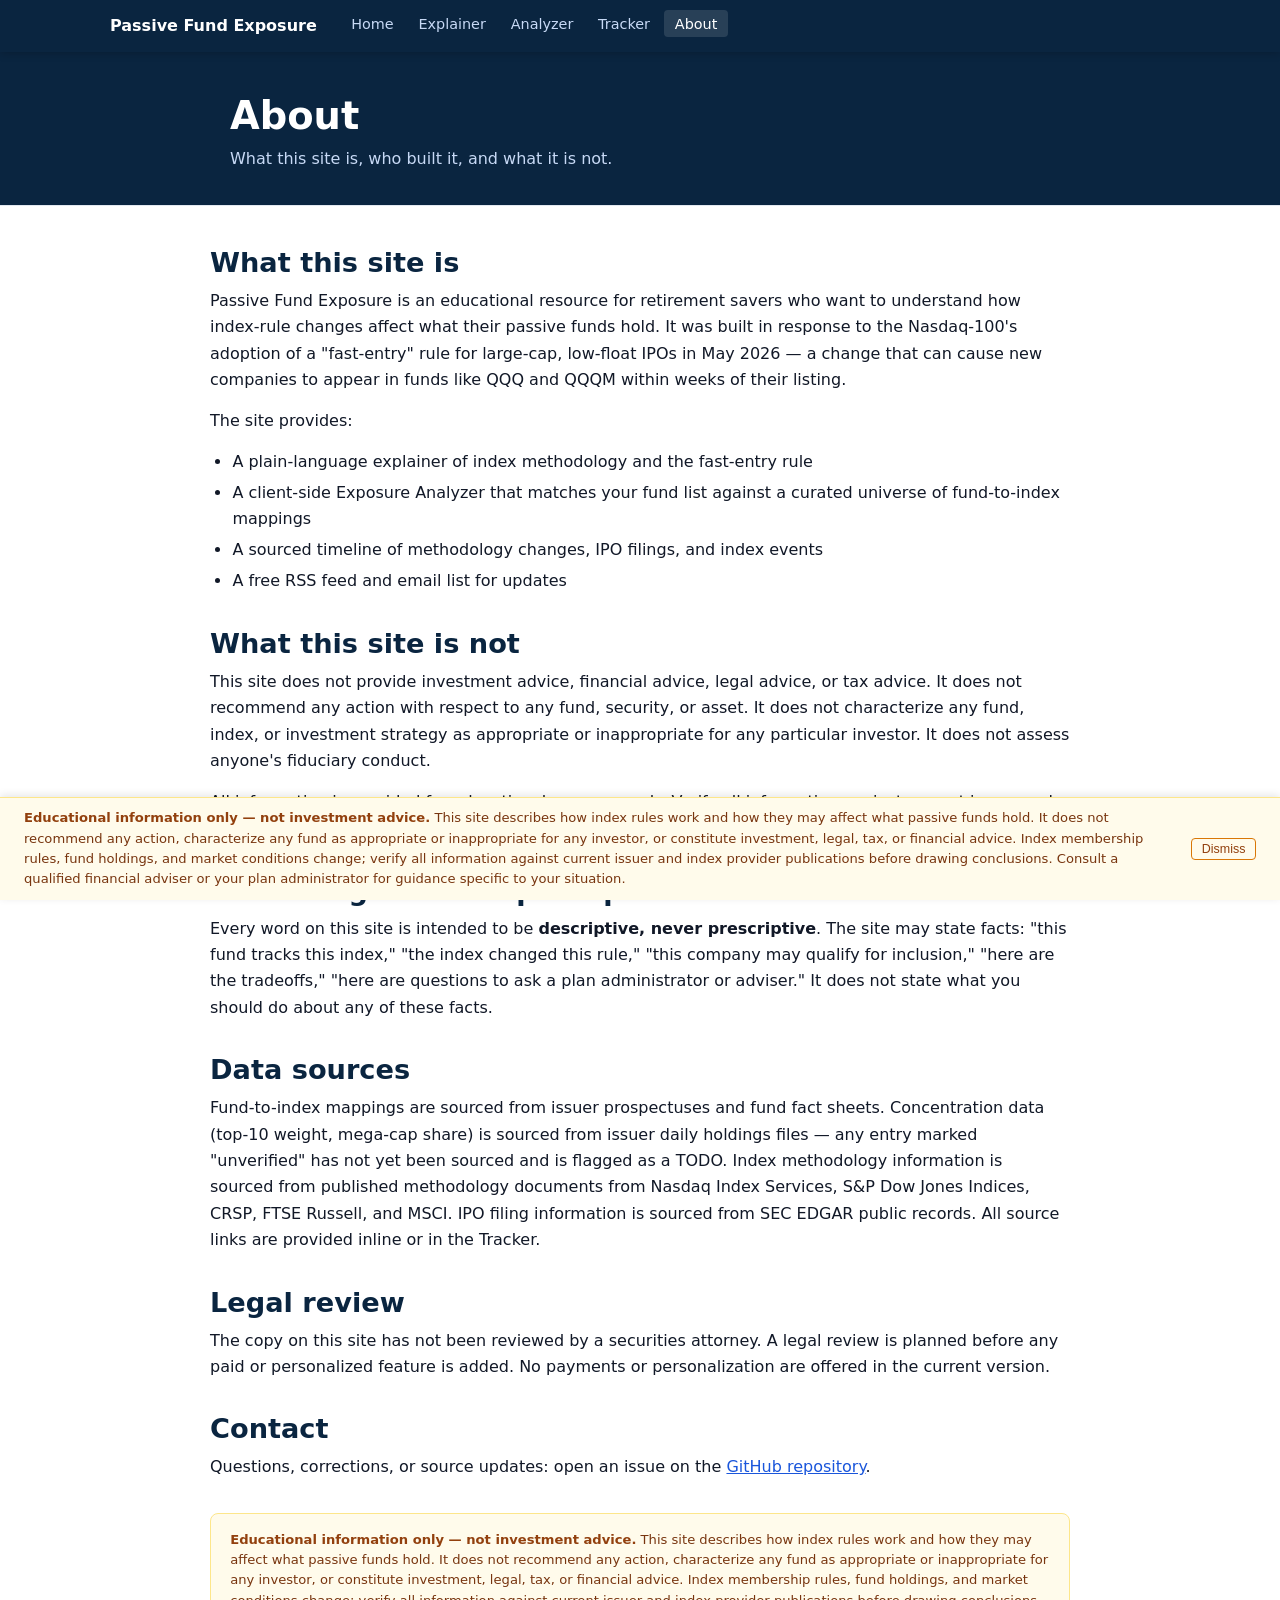
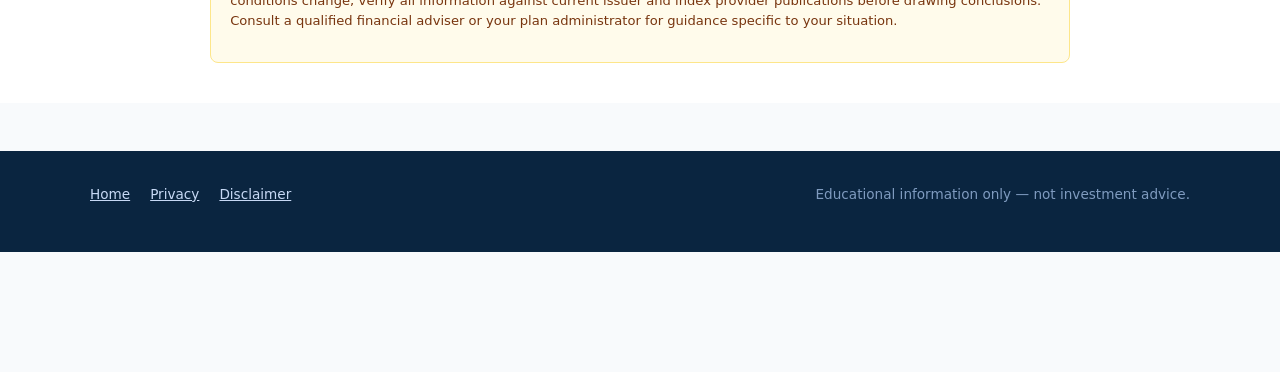
==== about/index.html @ e898b897 "Initial scaffold: landing, explainer, analyzer, tracker, data, Actions workflows" ====
<!DOCTYPE html>
<html lang="en">
<head>
  <meta charset="UTF-8">
  <meta name="viewport" content="width=device-width, initial-scale=1">
  <title>About — Passive Fund Exposure</title>
  <link rel="stylesheet" href="../css/style.css">
</head>
<body>

<nav class="site-nav" aria-label="Site navigation">
  <div class="site-nav__inner">
    <a href="/" class="site-nav__brand">Passive Fund Exposure</a>
    <ul class="site-nav__links">
      <li><a href="/">Home</a></li>
      <li><a href="/explainer/">Explainer</a></li>
      <li><a href="/analyzer/">Analyzer</a></li>
      <li><a href="/tracker/">Tracker</a></li>
      <li><a href="/about/" aria-current="page">About</a></li>
    </ul>
  </div>
</nav>

<header class="page-header">
  <div class="container">
    <h1>About</h1>
    <p>What this site is, who built it, and what it is not.</p>
  </div>
</header>

<main>
<article class="prose-section">
<div class="prose-body">

<h2>What this site is</h2>
<p>Passive Fund Exposure is an educational resource for retirement savers who want to understand how index-rule changes affect what their passive funds hold. It was built in response to the Nasdaq-100's adoption of a "fast-entry" rule for large-cap, low-float IPOs in May 2026 — a change that can cause new companies to appear in funds like QQQ and QQQM within weeks of their listing.</p>
<p>The site provides:</p>
<ul>
  <li>A plain-language explainer of index methodology and the fast-entry rule</li>
  <li>A client-side Exposure Analyzer that matches your fund list against a curated universe of fund-to-index mappings</li>
  <li>A sourced timeline of methodology changes, IPO filings, and index events</li>
  <li>A free RSS feed and email list for updates</li>
</ul>

<h2>What this site is not</h2>
<p>This site does not provide investment advice, financial advice, legal advice, or tax advice. It does not recommend any action with respect to any fund, security, or asset. It does not characterize any fund, index, or investment strategy as appropriate or inappropriate for any particular investor. It does not assess anyone's fiduciary conduct.</p>
<p>All information is provided for educational purposes only. Verify all information against current issuer and index provider publications before drawing any conclusions.</p>

<h2>Governing editorial principle</h2>
<p>Every word on this site is intended to be <strong>descriptive, never prescriptive</strong>. The site may state facts: "this fund tracks this index," "the index changed this rule," "this company may qualify for inclusion," "here are the tradeoffs," "here are questions to ask a plan administrator or adviser." It does not state what you should do about any of these facts.</p>

<h2>Data sources</h2>
<p>Fund-to-index mappings are sourced from issuer prospectuses and fund fact sheets. Concentration data (top-10 weight, mega-cap share) is sourced from issuer daily holdings files — any entry marked "unverified" has not yet been sourced and is flagged as a TODO. Index methodology information is sourced from published methodology documents from Nasdaq Index Services, S&P Dow Jones Indices, CRSP, FTSE Russell, and MSCI. IPO filing information is sourced from SEC EDGAR public records. All source links are provided inline or in the Tracker.</p>

<h2>Legal review</h2>
<p>The copy on this site has not been reviewed by a securities attorney. A legal review is planned before any paid or personalized feature is added. No payments or personalization are offered in the current version.</p>

<h2>Contact</h2>
<p>Questions, corrections, or source updates: open an issue on the <a href="https://github.com/amstringer0303/passive-fund-exposure" target="_blank" rel="noopener noreferrer">GitHub repository</a>.</p>

<div class="disclaimer-inline-target"></div>

</div>
</article>
</main>

<footer class="site-footer" role="contentinfo">
  <div class="site-footer__inner">
    <ul class="site-footer__links">
      <li><a href="/">Home</a></li>
      <li><a href="../privacy/">Privacy</a></li>
      <li><a href="../disclaimer/">Disclaimer</a></li>
    </ul>
    <p class="site-footer__copy">Educational information only — not investment advice.</p>
  </div>
</footer>

<script src="../js/disclaimer.js"></script>
</body>
</html>
---- css/style.css ----
/* ─── Custom properties ─── */
:root {
  --primary:        #0a2540;
  --accent:         #1a56db;
  --accent-hover:   #1240a8;
  --exposed-direct: #dc2626;
  --exposed-likely: #d97706;
  --exposed-diff:   #0891b2;
  --exposed-indir:  #7c3aed;
  --exposed-low:    #6b7280;
  --bg:             #f8fafc;
  --surface:        #ffffff;
  --border:         #e2e8f0;
  --text:           #111827;
  --muted:          #6b7280;
  --max-w:          860px;
  --max-w-wide:     1100px;
  --radius:         8px;
  --shadow:         0 1px 4px rgba(0,0,0,.08);
}

/* ─── Reset ─── */
*, *::before, *::after { box-sizing: border-box; margin: 0; padding: 0; }
html { scroll-behavior: smooth; }
body {
  font-family: system-ui, -apple-system, "Segoe UI", Roboto, sans-serif;
  font-size: 1rem;
  line-height: 1.65;
  color: var(--text);
  background: var(--bg);
}
img { max-width: 100%; display: block; }
a { color: var(--accent); text-decoration: underline; }
a:hover { color: var(--accent-hover); }
a:focus-visible { outline: 3px solid var(--accent); outline-offset: 2px; border-radius: 2px; }
h1,h2,h3,h4 { line-height: 1.25; color: var(--primary); }
h1 { font-size: clamp(1.6rem, 4vw, 2.4rem); }
h2 { font-size: clamp(1.2rem, 3vw, 1.7rem); margin-bottom: .5rem; }
h3 { font-size: 1.1rem; margin-bottom: .3rem; }
p { margin-bottom: .9rem; }
ul, ol { padding-left: 1.4rem; margin-bottom: .9rem; }
li { margin-bottom: .3rem; }

/* ─── Layout ─── */
.container { max-width: var(--max-w); margin: 0 auto; padding: 0 1.25rem; }
.container--wide { max-width: var(--max-w-wide); margin: 0 auto; padding: 0 1.25rem; }

/* ─── Navigation ─── */
.site-nav {
  background: var(--primary);
  position: sticky;
  top: 0;
  z-index: 100;
  box-shadow: 0 2px 8px rgba(0,0,0,.18);
}
.site-nav__inner {
  max-width: var(--max-w-wide);
  margin: 0 auto;
  padding: 0 1.25rem;
  display: flex;
  align-items: center;
  gap: 1.5rem;
  min-height: 3.25rem;
  flex-wrap: wrap;
}
.site-nav__brand {
  color: #fff;
  font-weight: 700;
  font-size: 1rem;
  text-decoration: none;
  white-space: nowrap;
}
.site-nav__brand:hover { color: #c7d9f5; }
.site-nav__links {
  display: flex;
  gap: .25rem;
  list-style: none;
  padding: 0;
  margin: 0;
  flex-wrap: wrap;
}
.site-nav__links a {
  color: #c7d9f5;
  text-decoration: none;
  font-size: .9rem;
  padding: .35rem .65rem;
  border-radius: 4px;
  white-space: nowrap;
}
.site-nav__links a:hover,
.site-nav__links a[aria-current="page"] {
  color: #fff;
  background: rgba(255,255,255,.12);
}

/* ─── Hero ─── */
.hero {
  padding: 3.5rem 1.25rem 2.5rem;
  text-align: center;
  background: var(--primary);
  color: #fff;
}
.hero h1 { color: #fff; max-width: 680px; margin: 0 auto .75rem; }
.hero p { color: #c7d9f5; max-width: 600px; margin: 0 auto 1.5rem; font-size: 1.1rem; }

/* ─── Privacy notice ─── */
.privacy-notice {
  display: inline-flex;
  align-items: center;
  gap: .5rem;
  background: rgba(255,255,255,.1);
  border: 1px solid rgba(255,255,255,.2);
  border-radius: 999px;
  padding: .45rem 1rem;
  font-size: .875rem;
  color: #e0eaff;
  margin-top: .5rem;
}

/* ─── Email capture ─── */
.email-section {
  background: var(--surface);
  border-top: 3px solid var(--accent);
  padding: 2.5rem 1.25rem;
  text-align: center;
}
.email-section h2 { margin-bottom: .4rem; }
.email-section p { color: var(--muted); margin-bottom: 1.25rem; }
.email-form {
  display: flex;
  gap: .5rem;
  max-width: 440px;
  margin: 0 auto;
  flex-wrap: wrap;
  justify-content: center;
}
.email-form input[type="email"] {
  flex: 1;
  min-width: 220px;
  padding: .6rem .9rem;
  border: 1.5px solid var(--border);
  border-radius: var(--radius);
  font-size: 1rem;
  outline: none;
}
.email-form input[type="email"]:focus { border-color: var(--accent); }
.btn {
  display: inline-block;
  padding: .6rem 1.2rem;
  border-radius: var(--radius);
  font-size: 1rem;
  font-weight: 600;
  border: none;
  cursor: pointer;
  text-decoration: none;
  transition: background .15s;
}
.btn--primary { background: var(--accent); color: #fff; }
.btn--primary:hover { background: var(--accent-hover); color: #fff; }
.btn--ghost {
  background: transparent;
  border: 1.5px solid var(--border);
  color: var(--text);
}
.btn--ghost:hover { border-color: var(--accent); color: var(--accent); }

/* ─── Feature grid ─── */
.features {
  padding: 3rem 1.25rem;
}
.features__grid {
  display: grid;
  grid-template-columns: repeat(auto-fit, minmax(220px, 1fr));
  gap: 1.25rem;
  margin-top: 1.5rem;
}
.feature-card {
  background: var(--surface);
  border: 1px solid var(--border);
  border-radius: var(--radius);
  padding: 1.4rem;
  box-shadow: var(--shadow);
}
.feature-card__icon { font-size: 1.6rem; margin-bottom: .6rem; }
.feature-card h3 { font-size: 1rem; margin-bottom: .3rem; }
.feature-card p { font-size: .9rem; color: var(--muted); margin: 0; }

/* ─── Prose sections ─── */
.prose-section {
  padding: 2.5rem 1.25rem;
  background: var(--surface);
  border-top: 1px solid var(--border);
}
.prose-section + .prose-section { border-top: 1px solid var(--border); }
.prose-body { max-width: var(--max-w); margin: 0 auto; }
.prose-body h2 { margin-top: 2rem; margin-bottom: .5rem; }
.prose-body h2:first-child { margin-top: 0; }
.prose-body blockquote {
  border-left: 4px solid var(--accent);
  padding: .6rem 1rem;
  color: var(--muted);
  background: var(--bg);
  border-radius: 0 var(--radius) var(--radius) 0;
  margin-bottom: 1rem;
}
.source-stamp {
  font-size: .78rem;
  color: var(--muted);
  font-style: italic;
}
.callout {
  background: #eff6ff;
  border: 1px solid #bfdbfe;
  border-radius: var(--radius);
  padding: 1rem 1.2rem;
  margin-bottom: 1.2rem;
}
.callout--amber {
  background: #fffbeb;
  border-color: #fde68a;
}
.callout--neutral {
  background: var(--bg);
  border-color: var(--border);
}

/* ─── Exposure badges ─── */
.exposure-badge {
  display: inline-block;
  padding: .2rem .65rem;
  border-radius: 999px;
  font-size: .78rem;
  font-weight: 700;
  text-transform: uppercase;
  letter-spacing: .04em;
  white-space: nowrap;
}
.exposure-badge--direct   { background: #fee2e2; color: var(--exposed-direct); }
.exposure-badge--likely   { background: #fef3c7; color: #92400e; }
.exposure-badge--diff     { background: #e0f2fe; color: #0c4a6e; }
.exposure-badge--indirect { background: #ede9fe; color: #5b21b6; }
.exposure-badge--low      { background: #f3f4f6; color: var(--exposed-low); }

/* ─── Fund cards (Analyzer) ─── */
.fund-grid {
  display: grid;
  grid-template-columns: repeat(auto-fill, minmax(300px, 1fr));
  gap: 1.25rem;
  margin-top: 1.5rem;
}
.fund-card {
  background: var(--surface);
  border: 1px solid var(--border);
  border-radius: var(--radius);
  box-shadow: var(--shadow);
  overflow: hidden;
}
.fund-card__header {
  padding: .9rem 1.1rem .6rem;
  border-bottom: 1px solid var(--border);
  display: flex;
  align-items: flex-start;
  justify-content: space-between;
  gap: .5rem;
}
.fund-card__ticker { font-weight: 800; font-size: 1.2rem; color: var(--primary); }
.fund-card__name   { font-size: .85rem; color: var(--muted); margin-top: .1rem; }
.fund-card__body   { padding: .9rem 1.1rem; }
.fund-card__row {
  display: flex;
  gap: .5rem;
  margin-bottom: .55rem;
  font-size: .88rem;
}
.fund-card__label { font-weight: 600; min-width: 90px; flex-shrink: 0; color: var(--primary); }
.fund-card__value { color: var(--text); }
.fund-card__value.unverified { color: var(--muted); font-style: italic; }
.fund-card__section {
  margin-top: .9rem;
  padding-top: .7rem;
  border-top: 1px solid var(--border);
}
.fund-card__section h4 { font-size: .82rem; text-transform: uppercase; letter-spacing: .05em; color: var(--muted); margin-bottom: .4rem; }
.fund-card__section ul { font-size: .85rem; padding-left: 1.1rem; margin: 0; }

/* ─── Rollup summary ─── */
.rollup-card {
  background: var(--primary);
  color: #fff;
  border-radius: var(--radius);
  padding: 1.5rem;
  margin-top: 2rem;
}
.rollup-card h2 { color: #fff; margin-bottom: 1rem; }
.rollup-grid {
  display: grid;
  grid-template-columns: repeat(auto-fit, minmax(160px, 1fr));
  gap: 1rem;
}
.rollup-stat { }
.rollup-stat__num { font-size: 2rem; font-weight: 800; }
.rollup-stat__label { font-size: .85rem; color: #c7d9f5; }

/* ─── Analyzer input area ─── */
.analyzer-input {
  background: var(--surface);
  border: 1px solid var(--border);
  border-radius: var(--radius);
  padding: 1.5rem;
  margin-bottom: 1.5rem;
}
.analyzer-input h2 { margin-bottom: 1rem; }
.fund-selector-list {
  display: flex;
  flex-wrap: wrap;
  gap: .4rem;
  margin-bottom: 1rem;
}
.fund-chip {
  display: inline-flex;
  align-items: center;
  gap: .3rem;
  padding: .3rem .75rem;
  border: 1.5px solid var(--border);
  border-radius: 999px;
  font-size: .85rem;
  cursor: pointer;
  background: var(--bg);
  transition: border-color .15s, background .15s;
}
.fund-chip:hover,
.fund-chip.selected {
  border-color: var(--accent);
  background: #eff6ff;
  color: var(--accent);
}
.fund-chip input[type="checkbox"] { display: none; }
.or-divider {
  display: flex;
  align-items: center;
  gap: .75rem;
  margin: 1rem 0;
  color: var(--muted);
  font-size: .85rem;
}
.or-divider::before, .or-divider::after {
  content: '';
  flex: 1;
  height: 1px;
  background: var(--border);
}
textarea.fund-paste {
  width: 100%;
  padding: .65rem .85rem;
  border: 1.5px solid var(--border);
  border-radius: var(--radius);
  font-size: .9rem;
  font-family: inherit;
  resize: vertical;
  min-height: 90px;
}
textarea.fund-paste:focus { border-color: var(--accent); outline: none; }
.upload-zone {
  border: 2px dashed var(--border);
  border-radius: var(--radius);
  padding: 1.25rem;
  text-align: center;
  cursor: pointer;
  font-size: .9rem;
  color: var(--muted);
  transition: border-color .15s;
}
.upload-zone:hover, .upload-zone.drag-over { border-color: var(--accent); color: var(--accent); }
.actions-row { display: flex; gap: .75rem; flex-wrap: wrap; margin-top: 1rem; }

/* ─── Timeline (Tracker) ─── */
.timeline { margin-top: 1.5rem; }
.timeline-item {
  display: flex;
  gap: 1.1rem;
  margin-bottom: 1.5rem;
  position: relative;
}
.timeline-item::before {
  content: '';
  position: absolute;
  left: 18px;
  top: 32px;
  bottom: -1.5rem;
  width: 2px;
  background: var(--border);
}
.timeline-item:last-child::before { display: none; }
.timeline-dot {
  width: 38px;
  height: 38px;
  border-radius: 50%;
  flex-shrink: 0;
  display: flex;
  align-items: center;
  justify-content: center;
  font-size: .95rem;
  border: 2px solid var(--border);
  background: var(--surface);
  z-index: 1;
}
.timeline-dot--methodology { background: #eff6ff; border-color: var(--accent); }
.timeline-dot--listing     { background: #fee2e2; border-color: var(--exposed-direct); }
.timeline-dot--eligibility { background: #fef3c7; border-color: var(--exposed-likely); }
.timeline-dot--lockup      { background: #ede9fe; border-color: var(--exposed-indir); }
.timeline-dot--reconstitution { background: #f0fdf4; border-color: #16a34a; }
.timeline-content {
  flex: 1;
  background: var(--surface);
  border: 1px solid var(--border);
  border-radius: var(--radius);
  padding: .9rem 1.1rem;
  box-shadow: var(--shadow);
}
.timeline-meta {
  font-size: .78rem;
  color: var(--muted);
  margin-bottom: .3rem;
  display: flex;
  gap: .75rem;
  flex-wrap: wrap;
}
.timeline-title { font-weight: 700; font-size: .95rem; margin-bottom: .3rem; }
.timeline-summary { font-size: .88rem; color: var(--muted); }

/* ─── Disclaimer ─── */
.disclaimer {
  background: #fffbeb;
  border: 1px solid #fde68a;
  border-radius: var(--radius);
  padding: 1rem 1.2rem;
  font-size: .82rem;
  color: #78350f;
  line-height: 1.55;
  margin-top: 2rem;
}
.disclaimer strong { color: #92400e; }
.disclaimer--sticky {
  position: fixed;
  bottom: 0;
  left: 0;
  right: 0;
  border-radius: 0;
  border-left: none;
  border-right: none;
  border-bottom: none;
  z-index: 200;
  display: flex;
  align-items: center;
  justify-content: space-between;
  gap: 1rem;
  padding: .65rem 1.5rem;
  box-shadow: 0 -2px 8px rgba(0,0,0,.1);
}
.disclaimer--sticky p { margin: 0; }
.dismiss-btn {
  background: none;
  border: 1px solid #d97706;
  border-radius: 4px;
  padding: .2rem .6rem;
  font-size: .78rem;
  cursor: pointer;
  color: #92400e;
  white-space: nowrap;
  flex-shrink: 0;
}
.dismiss-btn:hover { background: #fde68a; }
body.disclaimer-dismissed { padding-bottom: 0; }

/* ─── Page header ─── */
.page-header {
  background: var(--primary);
  color: #fff;
  padding: 2.5rem 1.25rem 2rem;
}
.page-header h1 { color: #fff; margin-bottom: .4rem; }
.page-header p { color: #c7d9f5; margin: 0; font-size: 1rem; }

/* ─── Footer ─── */
.site-footer {
  background: var(--primary);
  color: #c7d9f5;
  padding: 2rem 1.25rem;
  font-size: .85rem;
  margin-top: 3rem;
}
.site-footer__inner {
  max-width: var(--max-w-wide);
  margin: 0 auto;
  display: flex;
  flex-wrap: wrap;
  gap: 1.5rem;
  justify-content: space-between;
}
.site-footer__links {
  list-style: none;
  padding: 0;
  margin: 0;
  display: flex;
  flex-wrap: wrap;
  gap: .5rem 1.25rem;
}
.site-footer__links a { color: #c7d9f5; }
.site-footer__links a:hover { color: #fff; }
.site-footer__copy { color: #7f9bbf; }

/* ─── Data-status chip ─── */
.data-status {
  display: inline-block;
  font-size: .72rem;
  padding: .1rem .5rem;
  border-radius: 4px;
  font-weight: 600;
}
.data-status--todo    { background: #fee2e2; color: #991b1b; }
.data-status--sourced { background: #f0fdf4; color: #166534; }

/* ─── RSS badge ─── */
.rss-link {
  display: inline-flex;
  align-items: center;
  gap: .35rem;
  font-size: .85rem;
  color: #f97316;
  text-decoration: none;
  padding: .25rem .6rem;
  border: 1px solid #fed7aa;
  border-radius: 4px;
}
.rss-link:hover { background: #fff7ed; color: #ea580c; }

/* ─── Empty state ─── */
.empty-state {
  text-align: center;
  padding: 3rem 1rem;
  color: var(--muted);
}
.empty-state__icon { font-size: 2.5rem; margin-bottom: .75rem; }

/* ─── Utilities ─── */
.text-muted  { color: var(--muted); }
.text-small  { font-size: .85rem; }
.mb-0 { margin-bottom: 0; }
.mt-1 { margin-top: 1rem; }
.mt-2 { margin-top: 2rem; }
.visually-hidden {
  position: absolute;
  width: 1px; height: 1px;
  padding: 0; margin: -1px;
  overflow: hidden; clip: rect(0,0,0,0);
  white-space: nowrap; border: 0;
}
.tag-row { display: flex; flex-wrap: wrap; gap: .35rem; margin-top: .3rem; }
.tag {
  font-size: .75rem;
  padding: .1rem .5rem;
  border-radius: 4px;
  background: var(--bg);
  border: 1px solid var(--border);
  color: var(--muted);
}

/* ─── Responsive ─── */
@media (max-width: 600px) {
  .site-nav__inner { gap: .75rem; }
  .hero { padding: 2.5rem 1rem 2rem; }
  .fund-grid { grid-template-columns: 1fr; }
  .rollup-grid { grid-template-columns: repeat(2, 1fr); }
  .disclaimer--sticky { flex-direction: column; gap: .5rem; }
}
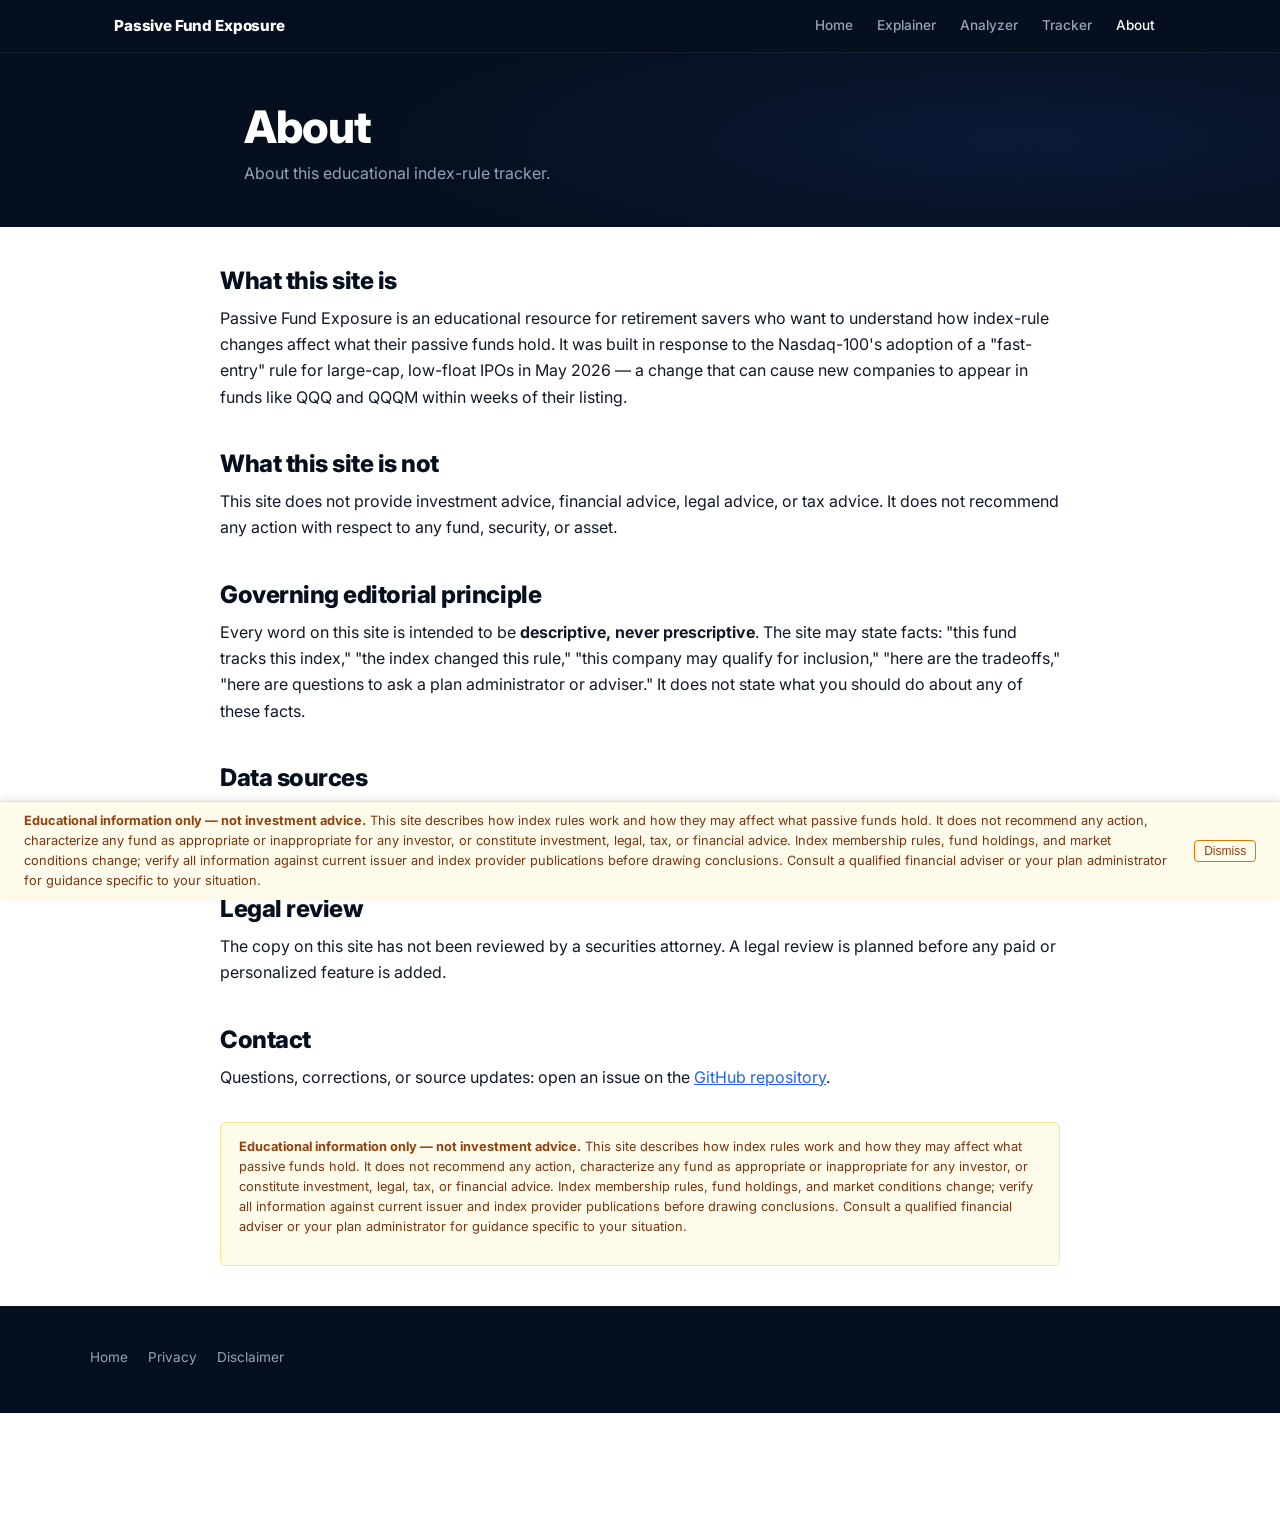
==== commit 3b4434ff: "Trim site copy" ====
--- a/about/index.html
+++ b/about/index.html
@@ -24,7 +24,7 @@
 <header class="page-header">
   <div class="container">
     <h1>About</h1>
-    <p>What this site is, who built it, and what it is not.</p>
+    <p>About this educational index-rule tracker.</p>
   </div>
 </header>
 
@@ -34,26 +34,18 @@
 
 <h2>What this site is</h2>
 <p>Passive Fund Exposure is an educational resource for retirement savers who want to understand how index-rule changes affect what their passive funds hold. It was built in response to the Nasdaq-100's adoption of a "fast-entry" rule for large-cap, low-float IPOs in May 2026 — a change that can cause new companies to appear in funds like QQQ and QQQM within weeks of their listing.</p>
-<p>The site provides:</p>
-<ul>
-  <li>A plain-language explainer of index methodology and the fast-entry rule</li>
-  <li>A client-side Exposure Analyzer that matches your fund list against a curated universe of fund-to-index mappings</li>
-  <li>A sourced timeline of methodology changes, IPO filings, and index events</li>
-  <li>A free RSS feed and email list for updates</li>
-</ul>
 
 <h2>What this site is not</h2>
-<p>This site does not provide investment advice, financial advice, legal advice, or tax advice. It does not recommend any action with respect to any fund, security, or asset. It does not characterize any fund, index, or investment strategy as appropriate or inappropriate for any particular investor. It does not assess anyone's fiduciary conduct.</p>
-<p>All information is provided for educational purposes only. Verify all information against current issuer and index provider publications before drawing any conclusions.</p>
+<p>This site does not provide investment advice, financial advice, legal advice, or tax advice. It does not recommend any action with respect to any fund, security, or asset.</p>
 
 <h2>Governing editorial principle</h2>
 <p>Every word on this site is intended to be <strong>descriptive, never prescriptive</strong>. The site may state facts: "this fund tracks this index," "the index changed this rule," "this company may qualify for inclusion," "here are the tradeoffs," "here are questions to ask a plan administrator or adviser." It does not state what you should do about any of these facts.</p>
 
 <h2>Data sources</h2>
-<p>Fund-to-index mappings are sourced from issuer prospectuses and fund fact sheets. Concentration data (top-10 weight, mega-cap share) is sourced from issuer daily holdings files — any entry marked "unverified" has not yet been sourced and is flagged as a TODO. Index methodology information is sourced from published methodology documents from Nasdaq Index Services, S&P Dow Jones Indices, CRSP, FTSE Russell, and MSCI. IPO filing information is sourced from SEC EDGAR public records. All source links are provided inline or in the Tracker.</p>
+<p>Fund-to-index mappings are sourced from issuer prospectuses and fund fact sheets. Concentration data is sourced from issuer daily holdings files, with unsourced entries flagged as TODOs.</p>
 
 <h2>Legal review</h2>
-<p>The copy on this site has not been reviewed by a securities attorney. A legal review is planned before any paid or personalized feature is added. No payments or personalization are offered in the current version.</p>
+<p>The copy on this site has not been reviewed by a securities attorney. A legal review is planned before any paid or personalized feature is added.</p>
 
 <h2>Contact</h2>
 <p>Questions, corrections, or source updates: open an issue on the <a href="https://github.com/amstringer0303/passive-fund-exposure" target="_blank" rel="noopener noreferrer">GitHub repository</a>.</p>
@@ -71,7 +63,6 @@
       <li><a href="../privacy/">Privacy</a></li>
       <li><a href="../disclaimer/">Disclaimer</a></li>
     </ul>
-    <p class="site-footer__copy">Educational information only — not investment advice.</p>
   </div>
 </footer>
 
--- a/css/style.css
+++ b/css/style.css
@@ -1,575 +1,617 @@
+/* ─── Fonts ─── */
+@import url('https://fonts.googleapis.com/css2?family=Inter:wght@400;500;600;700;800;900&display=swap');
+
 /* ─── Custom properties ─── */
 :root {
-  --primary:        #0a2540;
-  --accent:         #1a56db;
-  --accent-hover:   #1240a8;
-  --exposed-direct: #dc2626;
-  --exposed-likely: #d97706;
-  --exposed-diff:   #0891b2;
-  --exposed-indir:  #7c3aed;
-  --exposed-low:    #6b7280;
-  --bg:             #f8fafc;
-  --surface:        #ffffff;
-  --border:         #e2e8f0;
-  --text:           #111827;
-  --muted:          #6b7280;
-  --max-w:          860px;
-  --max-w-wide:     1100px;
-  --radius:         8px;
-  --shadow:         0 1px 4px rgba(0,0,0,.08);
+  --ink:          #060f1e;
+  --ink-mid:      #0d1f3c;
+  --ink-lite:     #1a3557;
+  --accent:       #2563eb;
+  --accent-hover: #1d4ed8;
+  --amber:        #f59e0b;
+  --amber-lite:   #fef3c7;
+  --surface:      #ffffff;
+  --bg:           #f4f6fa;
+  --border:       #e2e8f0;
+  --text:         #111827;
+  --muted:        #6b7280;
+  --muted-dark:   #94a3b8;
+
+  /* exposure tiers */
+  --tier-direct: #ef4444;
+  --tier-likely: #f59e0b;
+  --tier-diff:   #0891b2;
+  --tier-indir:  #8b5cf6;
+  --tier-low:    #6b7280;
+
+  --radius-sm: 6px;
+  --radius:    12px;
+  --radius-lg: 20px;
+  --shadow-sm: 0 1px 3px rgba(0,0,0,.08);
+  --shadow:    0 4px 16px rgba(0,0,0,.10);
+  --shadow-lg: 0 12px 40px rgba(0,0,0,.15);
+  --max-w:     840px;
+  --max-w-wide:1100px;
 }
 
 /* ─── Reset ─── */
 *, *::before, *::after { box-sizing: border-box; margin: 0; padding: 0; }
 html { scroll-behavior: smooth; }
 body {
-  font-family: system-ui, -apple-system, "Segoe UI", Roboto, sans-serif;
+  font-family: 'Inter', system-ui, -apple-system, sans-serif;
   font-size: 1rem;
   line-height: 1.65;
   color: var(--text);
-  background: var(--bg);
+  background: var(--surface);
+  -webkit-font-smoothing: antialiased;
 }
 img { max-width: 100%; display: block; }
 a { color: var(--accent); text-decoration: underline; }
 a:hover { color: var(--accent-hover); }
 a:focus-visible { outline: 3px solid var(--accent); outline-offset: 2px; border-radius: 2px; }
-h1,h2,h3,h4 { line-height: 1.25; color: var(--primary); }
-h1 { font-size: clamp(1.6rem, 4vw, 2.4rem); }
-h2 { font-size: clamp(1.2rem, 3vw, 1.7rem); margin-bottom: .5rem; }
-h3 { font-size: 1.1rem; margin-bottom: .3rem; }
-p { margin-bottom: .9rem; }
+h1,h2,h3,h4 { line-height: 1.18; font-weight: 800; letter-spacing: -.02em; color: var(--ink); }
+h1 { font-size: clamp(2.4rem, 6vw, 4.2rem); }
+h2 { font-size: clamp(1.6rem, 3.5vw, 2.4rem); }
+h3 { font-size: 1.15rem; font-weight: 700; }
+p  { margin-bottom: .9rem; }
 ul, ol { padding-left: 1.4rem; margin-bottom: .9rem; }
 li { margin-bottom: .3rem; }
 
 /* ─── Layout ─── */
-.container { max-width: var(--max-w); margin: 0 auto; padding: 0 1.25rem; }
-.container--wide { max-width: var(--max-w-wide); margin: 0 auto; padding: 0 1.25rem; }
+.container      { max-width: var(--max-w);      margin: 0 auto; padding: 0 1.5rem; }
+.container--wide{ max-width: var(--max-w-wide); margin: 0 auto; padding: 0 1.5rem; }
 
 /* ─── Navigation ─── */
 .site-nav {
-  background: var(--primary);
-  position: sticky;
-  top: 0;
-  z-index: 100;
-  box-shadow: 0 2px 8px rgba(0,0,0,.18);
+  background: var(--ink);
+  position: sticky; top: 0; z-index: 100;
+  border-bottom: 1px solid rgba(255,255,255,.06);
 }
 .site-nav__inner {
   max-width: var(--max-w-wide);
-  margin: 0 auto;
-  padding: 0 1.25rem;
-  display: flex;
-  align-items: center;
-  gap: 1.5rem;
-  min-height: 3.25rem;
-  flex-wrap: wrap;
+  margin: 0 auto; padding: 0 1.5rem;
+  display: flex; align-items: center; gap: 1.5rem;
+  min-height: 3.25rem; flex-wrap: wrap;
 }
 .site-nav__brand {
-  color: #fff;
-  font-weight: 700;
-  font-size: 1rem;
-  text-decoration: none;
-  white-space: nowrap;
-}
-.site-nav__brand:hover { color: #c7d9f5; }
-.site-nav__links {
-  display: flex;
-  gap: .25rem;
-  list-style: none;
-  padding: 0;
-  margin: 0;
-  flex-wrap: wrap;
-}
+  color: #fff; font-weight: 800; font-size: .95rem;
+  text-decoration: none; letter-spacing: -.01em; white-space: nowrap;
+}
+.site-nav__brand:hover { color: var(--amber); }
+.site-nav__links { display:flex; gap:.1rem; list-style:none; padding:0; margin:0; flex-wrap:wrap; margin-left: auto; }
 .site-nav__links a {
-  color: #c7d9f5;
-  text-decoration: none;
-  font-size: .9rem;
-  padding: .35rem .65rem;
-  border-radius: 4px;
-  white-space: nowrap;
-}
-.site-nav__links a:hover,
-.site-nav__links a[aria-current="page"] {
-  color: #fff;
-  background: rgba(255,255,255,.12);
-}
+  color: var(--muted-dark); text-decoration: none;
+  font-size: .85rem; font-weight: 500;
+  padding: .35rem .7rem; border-radius: var(--radius-sm);
+  transition: color .15s, background .15s;
+}
+.site-nav__links a:hover { color:#fff; background:rgba(255,255,255,.08); }
+.site-nav__links a[aria-current="page"] { color:#fff; }
+.nav-cta {
+  background: var(--accent) !important;
+  color: #fff !important;
+  padding: .35rem .85rem !important;
+  border-radius: var(--radius-sm) !important;
+}
+.nav-cta:hover { background: var(--accent-hover) !important; }
 
 /* ─── Hero ─── */
 .hero {
-  padding: 3.5rem 1.25rem 2.5rem;
+  background: linear-gradient(150deg, var(--ink) 0%, #0e2240 55%, #0a1e3d 100%);
+  padding: 5rem 1.5rem 4rem;
+  position: relative;
+  overflow: hidden;
+}
+.hero::before {
+  content: '';
+  position: absolute; inset: 0;
+  background: radial-gradient(ellipse 60% 50% at 80% 20%, rgba(37,99,235,.18), transparent);
+  pointer-events: none;
+}
+.hero__inner { max-width: var(--max-w-wide); margin: 0 auto; }
+.hero__tag {
+  display: inline-flex; align-items: center; gap: .45rem;
+  background: rgba(245,158,11,.12); border: 1px solid rgba(245,158,11,.3);
+  color: var(--amber); font-size: .78rem; font-weight: 700;
+  text-transform: uppercase; letter-spacing: .08em;
+  padding: .35rem .85rem; border-radius: 999px;
+  margin-bottom: 1.5rem;
+}
+.hero__tag-dot {
+  width: 6px; height: 6px; border-radius: 50%;
+  background: var(--amber);
+  animation: pulse 2s infinite;
+}
+@keyframes pulse {
+  0%,100% { opacity:1; transform:scale(1); }
+  50%      { opacity:.5; transform:scale(.8); }
+}
+.hero h1 {
+  color: #fff;
+  max-width: 780px;
+  margin-bottom: .5rem;
+}
+.hero h1 em {
+  font-style: normal;
+  color: var(--amber);
+  position: relative;
+}
+.hero__sub {
+  color: var(--muted-dark);
+  font-size: clamp(1rem, 2vw, 1.2rem);
+  max-width: 560px;
+  margin-bottom: 2rem;
+  line-height: 1.6;
+  font-weight: 400;
+}
+.hero__ctas { display:flex; gap:.75rem; flex-wrap:wrap; }
+.btn {
+  display: inline-flex; align-items: center; gap: .4rem;
+  padding: .7rem 1.4rem; border-radius: var(--radius-sm);
+  font-size: .95rem; font-weight: 700; border: none;
+  cursor: pointer; text-decoration: none;
+  transition: all .18s; letter-spacing: -.01em;
+}
+.btn--primary {
+  background: var(--accent); color: #fff;
+  box-shadow: 0 0 0 0 rgba(37,99,235,.4);
+}
+.btn--primary:hover {
+  background: var(--accent-hover); color: #fff;
+  transform: translateY(-1px);
+  box-shadow: 0 6px 20px rgba(37,99,235,.35);
+}
+.btn--amber { background: var(--amber); color: var(--ink); }
+.btn--amber:hover { background: #e58e07; color: var(--ink); transform:translateY(-1px); }
+.btn--ghost-white {
+  background: rgba(255,255,255,.08);
+  border: 1px solid rgba(255,255,255,.18);
+  color: #fff;
+}
+.btn--ghost-white:hover { background: rgba(255,255,255,.14); color:#fff; }
+.btn--ghost {
+  background: transparent; border: 1.5px solid var(--border); color: var(--text);
+}
+.btn--ghost:hover { border-color:var(--accent); color:var(--accent); }
+
+/* ─── Ticker tape ─── */
+.ticker {
+  background: var(--amber);
+  overflow: hidden;
+  white-space: nowrap;
+  padding: .65rem 0;
+  border-top: 2px solid rgba(0,0,0,.08);
+}
+.ticker__inner {
+  display: inline-flex; gap: 0;
+  animation: scroll-left 28s linear infinite;
+}
+.ticker__inner:hover { animation-play-state: paused; }
+@keyframes scroll-left {
+  from { transform: translateX(0); }
+  to   { transform: translateX(-50%); }
+}
+.ticker__item {
+  display: inline-flex; align-items: center; gap: .5rem;
+  padding: 0 2rem;
+  font-size: .8rem; font-weight: 800;
+  color: var(--ink);
+  text-transform: uppercase; letter-spacing: .06em;
+}
+.ticker__item::after { content: '·'; opacity: .4; }
+
+/* ─── Stats bar ─── */
+.stats-bar {
+  background: var(--ink-mid);
+  padding: 2.5rem 1.5rem;
+}
+.stats-bar__inner {
+  max-width: var(--max-w-wide); margin: 0 auto;
+  display: grid;
+  grid-template-columns: repeat(auto-fit, minmax(160px, 1fr));
+  gap: 2rem;
   text-align: center;
-  background: var(--primary);
-  color: #fff;
-}
-.hero h1 { color: #fff; max-width: 680px; margin: 0 auto .75rem; }
-.hero p { color: #c7d9f5; max-width: 600px; margin: 0 auto 1.5rem; font-size: 1.1rem; }
-
-/* ─── Privacy notice ─── */
-.privacy-notice {
-  display: inline-flex;
-  align-items: center;
-  gap: .5rem;
-  background: rgba(255,255,255,.1);
-  border: 1px solid rgba(255,255,255,.2);
-  border-radius: 999px;
-  padding: .45rem 1rem;
-  font-size: .875rem;
-  color: #e0eaff;
-  margin-top: .5rem;
-}
-
-/* ─── Email capture ─── */
-.email-section {
-  background: var(--surface);
-  border-top: 3px solid var(--accent);
-  padding: 2.5rem 1.25rem;
-  text-align: center;
-}
-.email-section h2 { margin-bottom: .4rem; }
-.email-section p { color: var(--muted); margin-bottom: 1.25rem; }
-.email-form {
-  display: flex;
-  gap: .5rem;
-  max-width: 440px;
-  margin: 0 auto;
-  flex-wrap: wrap;
-  justify-content: center;
-}
-.email-form input[type="email"] {
-  flex: 1;
-  min-width: 220px;
-  padding: .6rem .9rem;
-  border: 1.5px solid var(--border);
-  border-radius: var(--radius);
-  font-size: 1rem;
-  outline: none;
-}
-.email-form input[type="email"]:focus { border-color: var(--accent); }
-.btn {
-  display: inline-block;
-  padding: .6rem 1.2rem;
-  border-radius: var(--radius);
-  font-size: 1rem;
-  font-weight: 600;
-  border: none;
-  cursor: pointer;
-  text-decoration: none;
-  transition: background .15s;
-}
-.btn--primary { background: var(--accent); color: #fff; }
-.btn--primary:hover { background: var(--accent-hover); color: #fff; }
-.btn--ghost {
-  background: transparent;
-  border: 1.5px solid var(--border);
-  color: var(--text);
-}
-.btn--ghost:hover { border-color: var(--accent); color: var(--accent); }
-
-/* ─── Feature grid ─── */
-.features {
-  padding: 3rem 1.25rem;
-}
-.features__grid {
+}
+.stat { }
+.stat__num {
+  font-size: clamp(2rem, 5vw, 3rem);
+  font-weight: 900; color: #fff;
+  letter-spacing: -.04em;
+  line-height: 1;
+}
+.stat__num span { color: var(--amber); }
+.stat__label { font-size: .8rem; color: var(--muted-dark); margin-top: .4rem; text-transform: uppercase; letter-spacing: .06em; font-weight: 600; }
+
+/* ─── "The moment" section ─── */
+.moment {
+  background: var(--bg);
+  padding: 4rem 1.5rem;
+}
+.moment__inner { max-width: var(--max-w-wide); margin: 0 auto; }
+.moment__grid {
   display: grid;
-  grid-template-columns: repeat(auto-fit, minmax(220px, 1fr));
-  gap: 1.25rem;
-  margin-top: 1.5rem;
-}
-.feature-card {
+  grid-template-columns: 1fr 1fr;
+  gap: 1.5rem;
+  margin-top: 2.5rem;
+}
+.moment-card {
   background: var(--surface);
   border: 1px solid var(--border);
   border-radius: var(--radius);
-  padding: 1.4rem;
-  box-shadow: var(--shadow);
-}
-.feature-card__icon { font-size: 1.6rem; margin-bottom: .6rem; }
-.feature-card h3 { font-size: 1rem; margin-bottom: .3rem; }
-.feature-card p { font-size: .9rem; color: var(--muted); margin: 0; }
-
-/* ─── Prose sections ─── */
-.prose-section {
-  padding: 2.5rem 1.25rem;
+  padding: 1.75rem;
+  box-shadow: var(--shadow-sm);
+  position: relative;
+  overflow: hidden;
+}
+.moment-card::before {
+  content: '';
+  position: absolute; top:0; left:0; right:0;
+  height: 3px;
+  background: linear-gradient(90deg, var(--accent), #60a5fa);
+}
+.moment-card--amber::before {
+  background: linear-gradient(90deg, var(--amber), #fcd34d);
+}
+.moment-card__eyebrow {
+  font-size: .72rem; font-weight: 700;
+  text-transform: uppercase; letter-spacing: .08em;
+  color: var(--muted); margin-bottom: .65rem;
+}
+.moment-card__headline {
+  font-size: 1.1rem; font-weight: 800; color: var(--ink);
+  margin-bottom: .5rem; line-height: 1.3;
+}
+.moment-card__body { font-size: .9rem; color: var(--muted); margin: 0; }
+.moment-card__badge {
+  display: inline-block; margin-top: .85rem;
+  font-size: .75rem; font-weight: 700;
+  padding: .2rem .65rem; border-radius: 4px;
+}
+.badge--blue   { background: #dbeafe; color: #1d4ed8; }
+.badge--amber  { background: var(--amber-lite); color: #92400e; }
+.badge--red    { background: #fee2e2; color: #b91c1c; }
+.badge--green  { background: #dcfce7; color: #166534; }
+
+/* ─── Features ─── */
+.features {
+  padding: 4.5rem 1.5rem;
   background: var(--surface);
-  border-top: 1px solid var(--border);
-}
+}
+.features__header { max-width: var(--max-w-wide); margin: 0 auto 2.5rem; }
+.section-label {
+  font-size: .72rem; font-weight: 700; text-transform: uppercase;
+  letter-spacing: .1em; color: var(--accent); margin-bottom: .5rem;
+}
+.features__grid {
+  max-width: var(--max-w-wide); margin: 0 auto;
+  display: grid; grid-template-columns: repeat(3, 1fr); gap: 1.25rem;
+}
+.feature-card {
+  background: var(--bg);
+  border: 1px solid var(--border);
+  border-radius: var(--radius);
+  padding: 1.75rem;
+  text-decoration: none;
+  display: block;
+  transition: transform .2s, box-shadow .2s, border-color .2s;
+  position: relative; overflow: hidden;
+}
+.feature-card:hover {
+  transform: translateY(-4px);
+  box-shadow: var(--shadow-lg);
+  border-color: var(--accent);
+  text-decoration: none;
+}
+.feature-card__num {
+  font-size: 3rem; font-weight: 900;
+  color: var(--border); line-height: 1;
+  margin-bottom: .5rem;
+  transition: color .2s;
+}
+.feature-card:hover .feature-card__num { color: #dbeafe; }
+.feature-card h3 { font-size: 1.05rem; color: var(--ink); margin-bottom: .4rem; }
+.feature-card p { font-size: .88rem; color: var(--muted); margin: 0; line-height: 1.55; }
+.feature-card__arrow {
+  display: inline-flex; align-items: center;
+  font-size: .82rem; font-weight: 700; color: var(--accent);
+  margin-top: 1rem; text-decoration: none;
+  transition: gap .15s;
+  gap: .3rem;
+}
+.feature-card:hover .feature-card__arrow { gap: .55rem; }
+
+/* ─── Email capture ─── */
+.email-section {
+  background: var(--ink);
+  padding: 5rem 1.5rem;
+  position: relative; overflow: hidden;
+}
+.email-section::before {
+  content: '';
+  position: absolute; inset: 0;
+  background: radial-gradient(ellipse 50% 80% at 20% 50%, rgba(37,99,235,.15), transparent);
+  pointer-events: none;
+}
+.email-section__inner { max-width: 600px; margin: 0 auto; text-align: center; position: relative; }
+.email-section h2 { color: #fff; margin-bottom: .5rem; }
+.email-section p  { color: var(--muted-dark); margin-bottom: 1.75rem; }
+.email-form {
+  display: flex; gap: .5rem; flex-wrap: wrap; justify-content: center;
+}
+.email-form input[type="email"] {
+  flex: 1; min-width: 220px;
+  padding: .75rem 1rem;
+  border: 1.5px solid rgba(255,255,255,.15);
+  border-radius: var(--radius-sm);
+  font-size: 1rem; background: rgba(255,255,255,.07);
+  color: #fff; outline: none;
+  font-family: inherit;
+}
+.email-form input[type="email"]::placeholder { color: rgba(255,255,255,.35); }
+.email-form input[type="email"]:focus { border-color: var(--accent); background: rgba(255,255,255,.1); }
+.email-meta { margin-top: .9rem; font-size: .78rem; color: rgba(255,255,255,.35); }
+.email-meta a { color: rgba(255,255,255,.5); }
+
+/* ─── Privacy notice ─── */
+.privacy-notice {
+  display: inline-flex; align-items: center; gap: .45rem;
+  font-size: .78rem; color: var(--muted-dark);
+  margin-top: 1.5rem;
+}
+.privacy-notice svg { flex-shrink: 0; }
+
+/* ─── Disclaimer ─── */
+.disclaimer {
+  background: #fffbeb;
+  border: 1px solid #fde68a;
+  border-radius: var(--radius-sm);
+  padding: .9rem 1.1rem;
+  font-size: .8rem; color: #78350f; line-height: 1.55;
+  margin-top: 2rem;
+}
+.disclaimer strong { color: #92400e; }
+.disclaimer--sticky {
+  position: fixed; bottom: 0; left: 0; right: 0;
+  border-radius: 0; border-left: none; border-right: none; border-bottom: none;
+  z-index: 200;
+  display: flex; align-items: center; justify-content: space-between;
+  gap: 1rem; padding: .6rem 1.5rem;
+  box-shadow: 0 -2px 8px rgba(0,0,0,.1);
+}
+.disclaimer--sticky p { margin: 0; }
+.dismiss-btn {
+  background: none; border: 1px solid #d97706; border-radius: 4px;
+  padding: .18rem .55rem; font-size: .75rem; cursor: pointer;
+  color: #92400e; white-space: nowrap; flex-shrink: 0;
+}
+.dismiss-btn:hover { background: #fde68a; }
+
+/* ─── Page header (inner pages) ─── */
+.page-header {
+  background: var(--ink);
+  padding: 3rem 1.5rem 2.5rem;
+  position: relative; overflow: hidden;
+}
+.page-header::before {
+  content: '';
+  position: absolute; inset: 0;
+  background: radial-gradient(ellipse 50% 80% at 80% 50%, rgba(37,99,235,.12), transparent);
+  pointer-events: none;
+}
+.page-header__inner { max-width: var(--max-w-wide); margin: 0 auto; position: relative; }
+.page-header h1 { color: #fff; font-size: clamp(1.8rem, 4vw, 2.8rem); margin-bottom: .4rem; }
+.page-header p  { color: var(--muted-dark); margin: 0; font-size: 1rem; max-width: 560px; }
+
+/* ─── Prose sections (inner pages) ─── */
+.prose-section { padding: 2.5rem 1.5rem; background: var(--surface); }
 .prose-section + .prose-section { border-top: 1px solid var(--border); }
 .prose-body { max-width: var(--max-w); margin: 0 auto; }
-.prose-body h2 { margin-top: 2rem; margin-bottom: .5rem; }
+.prose-body h2 { margin-top: 2.5rem; margin-bottom: .6rem; font-size: 1.5rem; }
 .prose-body h2:first-child { margin-top: 0; }
+.prose-body h3 { margin-top: 1.5rem; margin-bottom: .4rem; font-size: 1.05rem; }
 .prose-body blockquote {
-  border-left: 4px solid var(--accent);
-  padding: .6rem 1rem;
-  color: var(--muted);
-  background: var(--bg);
-  border-radius: 0 var(--radius) var(--radius) 0;
+  border-left: 3px solid var(--accent); padding: .6rem 1rem;
+  color: var(--muted); background: var(--bg); border-radius: 0 var(--radius-sm) var(--radius-sm) 0;
   margin-bottom: 1rem;
 }
-.source-stamp {
-  font-size: .78rem;
-  color: var(--muted);
-  font-style: italic;
-}
+.source-stamp { font-size: .75rem; color: var(--muted); font-style: italic; }
 .callout {
-  background: #eff6ff;
-  border: 1px solid #bfdbfe;
-  border-radius: var(--radius);
-  padding: 1rem 1.2rem;
-  margin-bottom: 1.2rem;
-}
-.callout--amber {
-  background: #fffbeb;
-  border-color: #fde68a;
-}
-.callout--neutral {
-  background: var(--bg);
-  border-color: var(--border);
-}
+  background: #eff6ff; border: 1px solid #bfdbfe;
+  border-radius: var(--radius-sm); padding: 1rem 1.2rem; margin-bottom: 1.2rem;
+}
+.callout--amber { background: #fffbeb; border-color: #fde68a; }
+.callout--neutral { background: var(--bg); border-color: var(--border); }
 
 /* ─── Exposure badges ─── */
 .exposure-badge {
-  display: inline-block;
-  padding: .2rem .65rem;
-  border-radius: 999px;
-  font-size: .78rem;
-  font-weight: 700;
-  text-transform: uppercase;
-  letter-spacing: .04em;
-  white-space: nowrap;
-}
-.exposure-badge--direct   { background: #fee2e2; color: var(--exposed-direct); }
+  display: inline-flex; align-items: center; gap: .3rem;
+  padding: .18rem .6rem; border-radius: 999px;
+  font-size: .75rem; font-weight: 700;
+  text-transform: uppercase; letter-spacing: .04em; white-space: nowrap;
+}
+.exposure-badge--direct   { background: #fee2e2; color: var(--tier-direct); }
 .exposure-badge--likely   { background: #fef3c7; color: #92400e; }
 .exposure-badge--diff     { background: #e0f2fe; color: #0c4a6e; }
 .exposure-badge--indirect { background: #ede9fe; color: #5b21b6; }
-.exposure-badge--low      { background: #f3f4f6; color: var(--exposed-low); }
+.exposure-badge--low      { background: #f3f4f6; color: var(--tier-low); }
 
 /* ─── Fund cards (Analyzer) ─── */
 .fund-grid {
   display: grid;
   grid-template-columns: repeat(auto-fill, minmax(300px, 1fr));
-  gap: 1.25rem;
-  margin-top: 1.5rem;
+  gap: 1.25rem; margin-top: 1.5rem;
 }
 .fund-card {
   background: var(--surface);
   border: 1px solid var(--border);
   border-radius: var(--radius);
-  box-shadow: var(--shadow);
+  box-shadow: var(--shadow-sm);
   overflow: hidden;
-}
+  transition: box-shadow .2s, transform .2s;
+}
+.fund-card:hover { box-shadow: var(--shadow); transform: translateY(-2px); }
 .fund-card__header {
-  padding: .9rem 1.1rem .6rem;
+  padding: 1rem 1.2rem .75rem;
   border-bottom: 1px solid var(--border);
-  display: flex;
-  align-items: flex-start;
-  justify-content: space-between;
-  gap: .5rem;
-}
-.fund-card__ticker { font-weight: 800; font-size: 1.2rem; color: var(--primary); }
-.fund-card__name   { font-size: .85rem; color: var(--muted); margin-top: .1rem; }
-.fund-card__body   { padding: .9rem 1.1rem; }
-.fund-card__row {
-  display: flex;
-  gap: .5rem;
-  margin-bottom: .55rem;
-  font-size: .88rem;
-}
-.fund-card__label { font-weight: 600; min-width: 90px; flex-shrink: 0; color: var(--primary); }
-.fund-card__value { color: var(--text); }
+  display: flex; align-items: flex-start; justify-content: space-between; gap: .5rem;
+}
+.fund-card__ticker { font-weight: 900; font-size: 1.25rem; color: var(--ink); letter-spacing: -.02em; }
+.fund-card__name   { font-size: .82rem; color: var(--muted); margin-top: .1rem; }
+.fund-card__body   { padding: .9rem 1.2rem; }
+.fund-card__row    { display:flex; gap:.5rem; margin-bottom:.5rem; font-size:.875rem; }
+.fund-card__label  { font-weight: 600; min-width: 90px; flex-shrink: 0; color: var(--ink-lite); font-size:.8rem; text-transform:uppercase; letter-spacing:.04em; }
+.fund-card__value  { color: var(--text); }
 .fund-card__value.unverified { color: var(--muted); font-style: italic; }
-.fund-card__section {
-  margin-top: .9rem;
-  padding-top: .7rem;
-  border-top: 1px solid var(--border);
-}
-.fund-card__section h4 { font-size: .82rem; text-transform: uppercase; letter-spacing: .05em; color: var(--muted); margin-bottom: .4rem; }
+.fund-card__section { margin-top: .9rem; padding-top: .75rem; border-top: 1px solid var(--border); }
+.fund-card__section h4 { font-size: .72rem; text-transform: uppercase; letter-spacing: .06em; color: var(--muted); margin-bottom: .4rem; font-weight: 700; }
 .fund-card__section ul { font-size: .85rem; padding-left: 1.1rem; margin: 0; }
 
-/* ─── Rollup summary ─── */
+/* ─── Rollup card ─── */
 .rollup-card {
-  background: var(--primary);
-  color: #fff;
-  border-radius: var(--radius);
-  padding: 1.5rem;
+  background: var(--ink); color: #fff;
+  border-radius: var(--radius); padding: 2rem;
   margin-top: 2rem;
 }
-.rollup-card h2 { color: #fff; margin-bottom: 1rem; }
+.rollup-card h2 { color: #fff; margin-bottom: 1.25rem; font-size: 1.4rem; }
 .rollup-grid {
-  display: grid;
-  grid-template-columns: repeat(auto-fit, minmax(160px, 1fr));
-  gap: 1rem;
-}
-.rollup-stat { }
-.rollup-stat__num { font-size: 2rem; font-weight: 800; }
-.rollup-stat__label { font-size: .85rem; color: #c7d9f5; }
-
-/* ─── Analyzer input area ─── */
+  display: grid; grid-template-columns: repeat(auto-fit, minmax(140px, 1fr)); gap: 1.25rem;
+}
+.rollup-stat__num { font-size: 2.2rem; font-weight: 900; letter-spacing: -.04em; }
+.rollup-stat__label { font-size: .78rem; color: var(--muted-dark); text-transform: uppercase; letter-spacing: .06em; font-weight: 600; }
+
+/* ─── Analyzer input ─── */
 .analyzer-input {
-  background: var(--surface);
-  border: 1px solid var(--border);
-  border-radius: var(--radius);
-  padding: 1.5rem;
-  margin-bottom: 1.5rem;
-}
-.analyzer-input h2 { margin-bottom: 1rem; }
-.fund-selector-list {
-  display: flex;
-  flex-wrap: wrap;
-  gap: .4rem;
-  margin-bottom: 1rem;
-}
+  background: var(--surface); border: 1px solid var(--border);
+  border-radius: var(--radius); padding: 1.75rem; margin-bottom: 1.5rem;
+  box-shadow: var(--shadow-sm);
+}
+.analyzer-input h2 { margin-bottom: 1rem; font-size: 1.3rem; }
+.fund-selector-list { display:flex; flex-wrap:wrap; gap:.4rem; margin-bottom:1rem; }
 .fund-chip {
-  display: inline-flex;
-  align-items: center;
-  gap: .3rem;
-  padding: .3rem .75rem;
+  display: inline-flex; align-items: center; gap: .3rem;
+  padding: .28rem .72rem;
   border: 1.5px solid var(--border);
-  border-radius: 999px;
-  font-size: .85rem;
-  cursor: pointer;
-  background: var(--bg);
-  transition: border-color .15s, background .15s;
-}
-.fund-chip:hover,
-.fund-chip.selected {
-  border-color: var(--accent);
-  background: #eff6ff;
-  color: var(--accent);
-}
+  border-radius: 999px; font-size: .82rem; font-weight: 600;
+  cursor: pointer; background: var(--bg); color: var(--muted);
+  transition: border-color .15s, background .15s, color .15s;
+  user-select: none;
+}
+.fund-chip:hover { border-color: var(--accent); color: var(--accent); }
+.fund-chip.selected { border-color: var(--accent); background: #eff6ff; color: var(--accent); }
 .fund-chip input[type="checkbox"] { display: none; }
 .or-divider {
-  display: flex;
-  align-items: center;
-  gap: .75rem;
-  margin: 1rem 0;
-  color: var(--muted);
-  font-size: .85rem;
+  display: flex; align-items: center; gap: .75rem;
+  margin: 1rem 0; color: var(--muted); font-size: .82rem; font-weight: 600;
 }
 .or-divider::before, .or-divider::after {
-  content: '';
-  flex: 1;
-  height: 1px;
-  background: var(--border);
+  content: ''; flex: 1; height: 1px; background: var(--border);
 }
 textarea.fund-paste {
-  width: 100%;
-  padding: .65rem .85rem;
-  border: 1.5px solid var(--border);
-  border-radius: var(--radius);
-  font-size: .9rem;
-  font-family: inherit;
-  resize: vertical;
-  min-height: 90px;
+  width: 100%; padding: .7rem .9rem;
+  border: 1.5px solid var(--border); border-radius: var(--radius-sm);
+  font-size: .9rem; font-family: inherit; resize: vertical; min-height: 80px;
 }
 textarea.fund-paste:focus { border-color: var(--accent); outline: none; }
 .upload-zone {
-  border: 2px dashed var(--border);
-  border-radius: var(--radius);
-  padding: 1.25rem;
-  text-align: center;
-  cursor: pointer;
-  font-size: .9rem;
-  color: var(--muted);
-  transition: border-color .15s;
+  border: 2px dashed var(--border); border-radius: var(--radius-sm);
+  padding: 1.25rem; text-align: center;
+  cursor: pointer; font-size: .88rem; color: var(--muted);
+  transition: border-color .15s, color .15s;
 }
 .upload-zone:hover, .upload-zone.drag-over { border-color: var(--accent); color: var(--accent); }
-.actions-row { display: flex; gap: .75rem; flex-wrap: wrap; margin-top: 1rem; }
+.actions-row { display:flex; gap:.75rem; flex-wrap:wrap; margin-top:1rem; }
 
 /* ─── Timeline (Tracker) ─── */
 .timeline { margin-top: 1.5rem; }
 .timeline-item {
-  display: flex;
-  gap: 1.1rem;
-  margin-bottom: 1.5rem;
-  position: relative;
+  display: flex; gap: 1.1rem; margin-bottom: 1.5rem; position: relative;
 }
 .timeline-item::before {
-  content: '';
-  position: absolute;
-  left: 18px;
-  top: 32px;
-  bottom: -1.5rem;
-  width: 2px;
-  background: var(--border);
+  content: ''; position: absolute; left: 18px; top: 40px; bottom: -1.5rem;
+  width: 2px; background: var(--border);
 }
 .timeline-item:last-child::before { display: none; }
 .timeline-dot {
-  width: 38px;
-  height: 38px;
-  border-radius: 50%;
-  flex-shrink: 0;
-  display: flex;
-  align-items: center;
-  justify-content: center;
-  font-size: .95rem;
-  border: 2px solid var(--border);
-  background: var(--surface);
-  z-index: 1;
-}
-.timeline-dot--methodology { background: #eff6ff; border-color: var(--accent); }
-.timeline-dot--listing     { background: #fee2e2; border-color: var(--exposed-direct); }
-.timeline-dot--eligibility { background: #fef3c7; border-color: var(--exposed-likely); }
-.timeline-dot--lockup      { background: #ede9fe; border-color: var(--exposed-indir); }
+  width: 38px; height: 38px; border-radius: 50%;
+  flex-shrink: 0; display: flex; align-items: center; justify-content: center;
+  font-size: .95rem; border: 2px solid var(--border);
+  background: var(--surface); z-index: 1;
+}
+.timeline-dot--methodology  { background: #eff6ff; border-color: var(--accent); }
+.timeline-dot--listing      { background: #fee2e2; border-color: var(--tier-direct); }
+.timeline-dot--eligibility  { background: #fef3c7; border-color: var(--tier-likely); }
+.timeline-dot--lockup       { background: #ede9fe; border-color: var(--tier-indir); }
 .timeline-dot--reconstitution { background: #f0fdf4; border-color: #16a34a; }
 .timeline-content {
-  flex: 1;
-  background: var(--surface);
-  border: 1px solid var(--border);
-  border-radius: var(--radius);
-  padding: .9rem 1.1rem;
-  box-shadow: var(--shadow);
-}
-.timeline-meta {
-  font-size: .78rem;
-  color: var(--muted);
-  margin-bottom: .3rem;
-  display: flex;
-  gap: .75rem;
-  flex-wrap: wrap;
-}
-.timeline-title { font-weight: 700; font-size: .95rem; margin-bottom: .3rem; }
-.timeline-summary { font-size: .88rem; color: var(--muted); }
-
-/* ─── Disclaimer ─── */
-.disclaimer {
-  background: #fffbeb;
-  border: 1px solid #fde68a;
-  border-radius: var(--radius);
-  padding: 1rem 1.2rem;
-  font-size: .82rem;
-  color: #78350f;
-  line-height: 1.55;
-  margin-top: 2rem;
-}
-.disclaimer strong { color: #92400e; }
-.disclaimer--sticky {
-  position: fixed;
-  bottom: 0;
-  left: 0;
-  right: 0;
-  border-radius: 0;
-  border-left: none;
-  border-right: none;
-  border-bottom: none;
-  z-index: 200;
-  display: flex;
-  align-items: center;
-  justify-content: space-between;
-  gap: 1rem;
-  padding: .65rem 1.5rem;
-  box-shadow: 0 -2px 8px rgba(0,0,0,.1);
-}
-.disclaimer--sticky p { margin: 0; }
-.dismiss-btn {
-  background: none;
-  border: 1px solid #d97706;
-  border-radius: 4px;
-  padding: .2rem .6rem;
-  font-size: .78rem;
-  cursor: pointer;
-  color: #92400e;
-  white-space: nowrap;
-  flex-shrink: 0;
-}
-.dismiss-btn:hover { background: #fde68a; }
-body.disclaimer-dismissed { padding-bottom: 0; }
-
-/* ─── Page header ─── */
-.page-header {
-  background: var(--primary);
-  color: #fff;
-  padding: 2.5rem 1.25rem 2rem;
-}
-.page-header h1 { color: #fff; margin-bottom: .4rem; }
-.page-header p { color: #c7d9f5; margin: 0; font-size: 1rem; }
-
-/* ─── Footer ─── */
+  flex: 1; background: var(--surface);
+  border: 1px solid var(--border); border-radius: var(--radius);
+  padding: 1rem 1.2rem; box-shadow: var(--shadow-sm);
+}
+.timeline-meta { font-size: .75rem; color: var(--muted); margin-bottom: .3rem; display:flex; gap:.75rem; flex-wrap:wrap; }
+.timeline-title { font-weight: 700; font-size: .95rem; margin-bottom: .3rem; color: var(--ink); }
+.timeline-summary { font-size: .85rem; color: var(--muted); }
+
+/* ─── Tags / chips ─── */
+.tag-row { display:flex; flex-wrap:wrap; gap:.35rem; margin-top:.4rem; }
+.tag {
+  font-size: .72rem; padding: .1rem .5rem; border-radius: 4px;
+  background: var(--bg); border: 1px solid var(--border); color: var(--muted); font-weight: 500;
+}
+.data-status { display:inline-block; font-size:.72rem; padding:.1rem .5rem; border-radius:4px; font-weight:700; }
+.data-status--todo    { background:#fee2e2; color:#991b1b; }
+.data-status--sourced { background:#f0fdf4; color:#166534; }
+
+/* ─── Site footer ─── */
 .site-footer {
-  background: var(--primary);
-  color: #c7d9f5;
-  padding: 2rem 1.25rem;
+  background: var(--ink);
+  color: var(--muted-dark);
+  padding: 2.5rem 1.5rem;
   font-size: .85rem;
-  margin-top: 3rem;
 }
 .site-footer__inner {
-  max-width: var(--max-w-wide);
-  margin: 0 auto;
-  display: flex;
-  flex-wrap: wrap;
-  gap: 1.5rem;
-  justify-content: space-between;
-}
-.site-footer__links {
-  list-style: none;
-  padding: 0;
-  margin: 0;
-  display: flex;
-  flex-wrap: wrap;
-  gap: .5rem 1.25rem;
-}
-.site-footer__links a { color: #c7d9f5; }
-.site-footer__links a:hover { color: #fff; }
-.site-footer__copy { color: #7f9bbf; }
-
-/* ─── Data-status chip ─── */
-.data-status {
-  display: inline-block;
-  font-size: .72rem;
-  padding: .1rem .5rem;
-  border-radius: 4px;
-  font-weight: 600;
-}
-.data-status--todo    { background: #fee2e2; color: #991b1b; }
-.data-status--sourced { background: #f0fdf4; color: #166534; }
-
-/* ─── RSS badge ─── */
+  max-width: var(--max-w-wide); margin: 0 auto;
+  display: flex; flex-wrap: wrap; gap: 1.5rem; justify-content: space-between; align-items: center;
+}
+.site-footer__links { list-style:none; padding:0; margin:0; display:flex; flex-wrap:wrap; gap:.4rem 1.25rem; }
+.site-footer__links a { color: var(--muted-dark); text-decoration:none; }
+.site-footer__links a:hover { color:#fff; }
+.site-footer__copy { color: #3d5273; }
+
+/* ─── RSS link ─── */
 .rss-link {
-  display: inline-flex;
-  align-items: center;
-  gap: .35rem;
-  font-size: .85rem;
-  color: #f97316;
-  text-decoration: none;
-  padding: .25rem .6rem;
-  border: 1px solid #fed7aa;
-  border-radius: 4px;
-}
-.rss-link:hover { background: #fff7ed; color: #ea580c; }
-
-/* ─── Empty state ─── */
-.empty-state {
-  text-align: center;
-  padding: 3rem 1rem;
-  color: var(--muted);
-}
-.empty-state__icon { font-size: 2.5rem; margin-bottom: .75rem; }
+  display: inline-flex; align-items: center; gap: .35rem;
+  font-size: .82rem; color: var(--amber); text-decoration: none;
+  padding: .22rem .6rem; border: 1px solid rgba(245,158,11,.3); border-radius: 4px;
+}
+.rss-link:hover { background: rgba(245,158,11,.08); color: var(--amber); }
 
 /* ─── Utilities ─── */
-.text-muted  { color: var(--muted); }
-.text-small  { font-size: .85rem; }
+.text-muted   { color: var(--muted); }
+.text-small   { font-size: .85rem; }
 .mb-0 { margin-bottom: 0; }
 .mt-1 { margin-top: 1rem; }
 .mt-2 { margin-top: 2rem; }
 .visually-hidden {
-  position: absolute;
-  width: 1px; height: 1px;
-  padding: 0; margin: -1px;
-  overflow: hidden; clip: rect(0,0,0,0);
-  white-space: nowrap; border: 0;
-}
-.tag-row { display: flex; flex-wrap: wrap; gap: .35rem; margin-top: .3rem; }
-.tag {
-  font-size: .75rem;
-  padding: .1rem .5rem;
-  border-radius: 4px;
-  background: var(--bg);
-  border: 1px solid var(--border);
-  color: var(--muted);
-}
+  position: absolute; width:1px; height:1px; padding:0; margin:-1px;
+  overflow:hidden; clip:rect(0,0,0,0); white-space:nowrap; border:0;
+}
+.empty-state { text-align:center; padding:3rem 1rem; color:var(--muted); }
+.empty-state__icon { font-size:2.5rem; margin-bottom:.75rem; }
 
 /* ─── Responsive ─── */
+@media (max-width: 768px) {
+  .moment__grid { grid-template-columns: 1fr; }
+  .features__grid { grid-template-columns: 1fr; }
+  .stats-bar__inner { grid-template-columns: repeat(3,1fr); gap: 1rem; }
+}
 @media (max-width: 600px) {
+  .hero { padding: 3.5rem 1.25rem 3rem; }
   .site-nav__inner { gap: .75rem; }
-  .hero { padding: 2.5rem 1rem 2rem; }
   .fund-grid { grid-template-columns: 1fr; }
-  .rollup-grid { grid-template-columns: repeat(2, 1fr); }
-  .disclaimer--sticky { flex-direction: column; gap: .5rem; }
-}
+  .rollup-grid { grid-template-columns: repeat(2,1fr); }
+  .disclaimer--sticky { flex-direction:column; gap:.5rem; }
+  .stats-bar__inner { grid-template-columns: 1fr 1fr; }
+  .features__grid { grid-template-columns: 1fr; }
+  .email-form { flex-direction: column; }
+  .email-form input[type="email"] { min-width: 0; }
+}
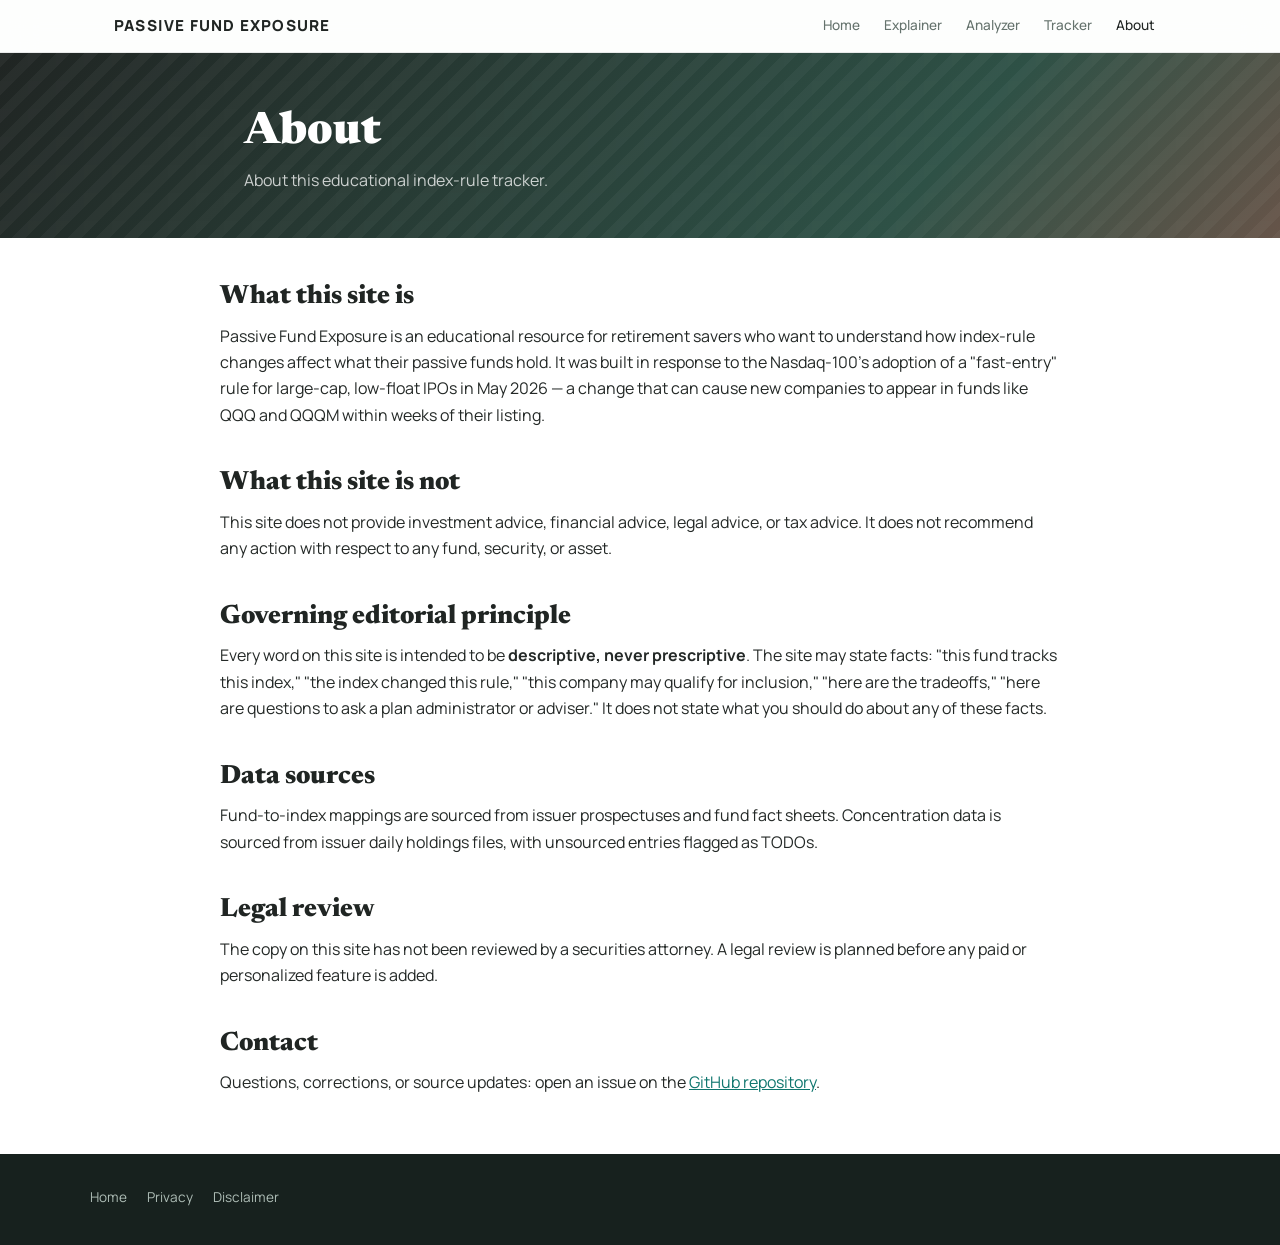
==== commit e6e3571e: "Refresh site design and remove disclaimer banners" ====
--- a/about/index.html
+++ b/about/index.html
@@ -4,6 +4,7 @@
   <meta charset="UTF-8">
   <meta name="viewport" content="width=device-width, initial-scale=1">
   <title>About — Passive Fund Exposure</title>
+  <link rel="stylesheet" href="https://cdn.jsdelivr.net/npm/bootstrap-icons@1.11.3/font/bootstrap-icons.min.css">
   <link rel="stylesheet" href="../css/style.css">
 </head>
 <body>
@@ -50,8 +51,6 @@
 <h2>Contact</h2>
 <p>Questions, corrections, or source updates: open an issue on the <a href="https://github.com/amstringer0303/passive-fund-exposure" target="_blank" rel="noopener noreferrer">GitHub repository</a>.</p>
 
-<div class="disclaimer-inline-target"></div>
-
 </div>
 </article>
 </main>
@@ -66,6 +65,5 @@
   </div>
 </footer>
 
-<script src="../js/disclaimer.js"></script>
 </body>
 </html>
--- a/css/style.css
+++ b/css/style.css
@@ -1,21 +1,23 @@
 /* ─── Fonts ─── */
-@import url('https://fonts.googleapis.com/css2?family=Inter:wght@400;500;600;700;800;900&display=swap');
+@import url('https://fonts.googleapis.com/css2?family=Manrope:wght@400;500;600;700;800&family=Newsreader:opsz,wght@6..72,600;6..72,700&display=swap');
 
 /* ─── Custom properties ─── */
 :root {
-  --ink:          #060f1e;
-  --ink-mid:      #0d1f3c;
-  --ink-lite:     #1a3557;
-  --accent:       #2563eb;
-  --accent-hover: #1d4ed8;
-  --amber:        #f59e0b;
-  --amber-lite:   #fef3c7;
+  --ink:          #202523;
+  --ink-mid:      #2d3834;
+  --ink-lite:     #3f504a;
+  --accent:       #0f766e;
+  --accent-hover: #0b5f58;
+  --amber:        #f0b44c;
+  --amber-lite:   #fff3d3;
+  --coral:        #df5b4f;
+  --mint:         #dff4ec;
   --surface:      #ffffff;
-  --bg:           #f4f6fa;
-  --border:       #e2e8f0;
-  --text:         #111827;
-  --muted:        #6b7280;
-  --muted-dark:   #94a3b8;
+  --bg:           #f3f6f2;
+  --border:       #d9e1da;
+  --text:         #242927;
+  --muted:        #65736d;
+  --muted-dark:   #aebdb6;
 
   /* exposure tiers */
   --tier-direct: #ef4444;
@@ -25,11 +27,11 @@
   --tier-low:    #6b7280;
 
   --radius-sm: 6px;
-  --radius:    12px;
-  --radius-lg: 20px;
-  --shadow-sm: 0 1px 3px rgba(0,0,0,.08);
-  --shadow:    0 4px 16px rgba(0,0,0,.10);
-  --shadow-lg: 0 12px 40px rgba(0,0,0,.15);
+  --radius:    8px;
+  --radius-lg: 14px;
+  --shadow-sm: 0 1px 2px rgba(32,37,35,.07), 0 8px 24px rgba(32,37,35,.05);
+  --shadow:    0 10px 28px rgba(32,37,35,.10);
+  --shadow-lg: 0 18px 50px rgba(32,37,35,.14);
   --max-w:     840px;
   --max-w-wide:1100px;
 }
@@ -38,18 +40,21 @@
 *, *::before, *::after { box-sizing: border-box; margin: 0; padding: 0; }
 html { scroll-behavior: smooth; }
 body {
-  font-family: 'Inter', system-ui, -apple-system, sans-serif;
+  font-family: 'Manrope', system-ui, -apple-system, sans-serif;
   font-size: 1rem;
   line-height: 1.65;
   color: var(--text);
-  background: var(--surface);
+  background:
+    linear-gradient(180deg, rgba(15,118,110,.05), transparent 28rem),
+    var(--bg);
   -webkit-font-smoothing: antialiased;
 }
 img { max-width: 100%; display: block; }
 a { color: var(--accent); text-decoration: underline; }
 a:hover { color: var(--accent-hover); }
 a:focus-visible { outline: 3px solid var(--accent); outline-offset: 2px; border-radius: 2px; }
-h1,h2,h3,h4 { line-height: 1.18; font-weight: 800; letter-spacing: -.02em; color: var(--ink); }
+h1,h2,h3,h4 { line-height: 1.18; font-weight: 800; letter-spacing: 0; color: var(--ink); }
+h1,h2 { font-family: 'Newsreader', Georgia, serif; }
 h1 { font-size: clamp(2.4rem, 6vw, 4.2rem); }
 h2 { font-size: clamp(1.6rem, 3.5vw, 2.4rem); }
 h3 { font-size: 1.15rem; font-weight: 700; }
@@ -63,9 +68,10 @@
 
 /* ─── Navigation ─── */
 .site-nav {
-  background: var(--ink);
+  background: rgba(255,255,255,.9);
+  backdrop-filter: blur(16px);
   position: sticky; top: 0; z-index: 100;
-  border-bottom: 1px solid rgba(255,255,255,.06);
+  border-bottom: 1px solid rgba(32,37,35,.09);
 }
 .site-nav__inner {
   max-width: var(--max-w-wide);
@@ -74,19 +80,20 @@
   min-height: 3.25rem; flex-wrap: wrap;
 }
 .site-nav__brand {
-  color: #fff; font-weight: 800; font-size: .95rem;
-  text-decoration: none; letter-spacing: -.01em; white-space: nowrap;
-}
-.site-nav__brand:hover { color: var(--amber); }
+  color: var(--ink); font-weight: 800; font-size: .95rem;
+  text-decoration: none; letter-spacing: .08em; white-space: nowrap;
+  text-transform: uppercase;
+}
+.site-nav__brand:hover { color: var(--accent); }
 .site-nav__links { display:flex; gap:.1rem; list-style:none; padding:0; margin:0; flex-wrap:wrap; margin-left: auto; }
 .site-nav__links a {
-  color: var(--muted-dark); text-decoration: none;
+  color: var(--muted); text-decoration: none;
   font-size: .85rem; font-weight: 500;
   padding: .35rem .7rem; border-radius: var(--radius-sm);
   transition: color .15s, background .15s;
 }
-.site-nav__links a:hover { color:#fff; background:rgba(255,255,255,.08); }
-.site-nav__links a[aria-current="page"] { color:#fff; }
+.site-nav__links a:hover { color:var(--ink); background:rgba(15,118,110,.08); }
+.site-nav__links a[aria-current="page"] { color:var(--ink); }
 .nav-cta {
   background: var(--accent) !important;
   color: #fff !important;
@@ -97,29 +104,34 @@
 
 /* ─── Hero ─── */
 .hero {
-  background: linear-gradient(150deg, var(--ink) 0%, #0e2240 55%, #0a1e3d 100%);
-  padding: 5rem 1.5rem 4rem;
+  background:
+    linear-gradient(135deg, rgba(255,255,255,.02) 0 25%, transparent 25% 50%, rgba(255,255,255,.025) 50% 75%, transparent 75%),
+    linear-gradient(140deg, #21312c 0%, #0f766e 62%, #d75a4d 160%);
+  background-size: 28px 28px, auto;
+  padding: 5.75rem 1.5rem 4.5rem;
   position: relative;
   overflow: hidden;
 }
 .hero::before {
   content: '';
   position: absolute; inset: 0;
-  background: radial-gradient(ellipse 60% 50% at 80% 20%, rgba(37,99,235,.18), transparent);
+  background:
+    radial-gradient(ellipse 55% 60% at 86% 12%, rgba(240,180,76,.28), transparent 62%),
+    linear-gradient(90deg, rgba(32,37,35,.78), rgba(32,37,35,.12));
   pointer-events: none;
 }
-.hero__inner { max-width: var(--max-w-wide); margin: 0 auto; }
+.hero__inner { max-width: var(--max-w-wide); margin: 0 auto; position: relative; }
 .hero__tag {
   display: inline-flex; align-items: center; gap: .45rem;
-  background: rgba(245,158,11,.12); border: 1px solid rgba(245,158,11,.3);
-  color: var(--amber); font-size: .78rem; font-weight: 700;
+  background: rgba(255,255,255,.12); border: 1px solid rgba(255,255,255,.22);
+  color: #ffe6aa; font-size: .76rem; font-weight: 800;
   text-transform: uppercase; letter-spacing: .08em;
   padding: .35rem .85rem; border-radius: 999px;
   margin-bottom: 1.5rem;
 }
 .hero__tag-dot {
   width: 6px; height: 6px; border-radius: 50%;
-  background: var(--amber);
+  background: #ffdf8a;
   animation: pulse 2s infinite;
 }
 @keyframes pulse {
@@ -128,16 +140,17 @@
 }
 .hero h1 {
   color: #fff;
-  max-width: 780px;
-  margin-bottom: .5rem;
+  max-width: 720px;
+  margin-bottom: .75rem;
+  text-wrap: balance;
 }
 .hero h1 em {
   font-style: normal;
-  color: var(--amber);
+  color: #ffdf8a;
   position: relative;
 }
 .hero__sub {
-  color: var(--muted-dark);
+  color: rgba(255,255,255,.78);
   font-size: clamp(1rem, 2vw, 1.2rem);
   max-width: 560px;
   margin-bottom: 2rem;
@@ -150,7 +163,7 @@
   padding: .7rem 1.4rem; border-radius: var(--radius-sm);
   font-size: .95rem; font-weight: 700; border: none;
   cursor: pointer; text-decoration: none;
-  transition: all .18s; letter-spacing: -.01em;
+  transition: all .18s; letter-spacing: 0;
 }
 .btn--primary {
   background: var(--accent); color: #fff;
@@ -161,8 +174,8 @@
   transform: translateY(-1px);
   box-shadow: 0 6px 20px rgba(37,99,235,.35);
 }
-.btn--amber { background: var(--amber); color: var(--ink); }
-.btn--amber:hover { background: #e58e07; color: var(--ink); transform:translateY(-1px); }
+.btn--amber { background: #ffe09b; color: var(--ink); }
+.btn--amber:hover { background: #f6c75e; color: var(--ink); transform:translateY(-1px); }
 .btn--ghost-white {
   background: rgba(255,255,255,.08);
   border: 1px solid rgba(255,255,255,.18);
@@ -176,11 +189,12 @@
 
 /* ─── Ticker tape ─── */
 .ticker {
-  background: var(--amber);
+  background: #17211e;
   overflow: hidden;
   white-space: nowrap;
   padding: .65rem 0;
-  border-top: 2px solid rgba(0,0,0,.08);
+  border-top: 1px solid rgba(255,255,255,.08);
+  border-bottom: 1px solid rgba(255,255,255,.08);
 }
 .ticker__inner {
   display: inline-flex; gap: 0;
@@ -195,15 +209,16 @@
   display: inline-flex; align-items: center; gap: .5rem;
   padding: 0 2rem;
   font-size: .8rem; font-weight: 800;
-  color: var(--ink);
+  color: #ffdf8a;
   text-transform: uppercase; letter-spacing: .06em;
 }
 .ticker__item::after { content: '·'; opacity: .4; }
 
 /* ─── Stats bar ─── */
 .stats-bar {
-  background: var(--ink-mid);
-  padding: 2.5rem 1.5rem;
+  background: var(--surface);
+  padding: 2.25rem 1.5rem;
+  border-bottom: 1px solid var(--border);
 }
 .stats-bar__inner {
   max-width: var(--max-w-wide); margin: 0 auto;
@@ -212,19 +227,25 @@
   gap: 2rem;
   text-align: center;
 }
-.stat { }
+.stat {
+  padding: 1.1rem;
+  border-right: 1px solid var(--border);
+}
+.stat:last-child { border-right: none; }
 .stat__num {
   font-size: clamp(2rem, 5vw, 3rem);
-  font-weight: 900; color: #fff;
-  letter-spacing: -.04em;
+  font-weight: 900; color: var(--ink);
+  letter-spacing: 0;
   line-height: 1;
 }
-.stat__num span { color: var(--amber); }
-.stat__label { font-size: .8rem; color: var(--muted-dark); margin-top: .4rem; text-transform: uppercase; letter-spacing: .06em; font-weight: 600; }
+.stat__num span { color: var(--coral); }
+.stat__label { font-size: .8rem; color: var(--muted); margin-top: .4rem; text-transform: uppercase; letter-spacing: .06em; font-weight: 700; }
 
 /* ─── "The moment" section ─── */
 .moment {
-  background: var(--bg);
+  background:
+    linear-gradient(180deg, rgba(223,244,236,.7), transparent 38%),
+    var(--bg);
   padding: 4rem 1.5rem;
 }
 .moment__inner { max-width: var(--max-w-wide); margin: 0 auto; }
@@ -235,27 +256,28 @@
   margin-top: 2.5rem;
 }
 .moment-card {
-  background: var(--surface);
+  background: rgba(255,255,255,.86);
   border: 1px solid var(--border);
   border-radius: var(--radius);
   padding: 1.75rem;
   box-shadow: var(--shadow-sm);
   position: relative;
   overflow: hidden;
+  backdrop-filter: blur(6px);
 }
 .moment-card::before {
   content: '';
-  position: absolute; top:0; left:0; right:0;
-  height: 3px;
-  background: linear-gradient(90deg, var(--accent), #60a5fa);
+  position: absolute; top:1rem; right:1rem;
+  width: 42px; height: 42px; border-radius: 50%;
+  background: linear-gradient(135deg, var(--mint), rgba(15,118,110,.18));
 }
 .moment-card--amber::before {
-  background: linear-gradient(90deg, var(--amber), #fcd34d);
+  background: linear-gradient(135deg, #ffedc0, rgba(223,91,79,.2));
 }
 .moment-card__eyebrow {
   font-size: .72rem; font-weight: 700;
   text-transform: uppercase; letter-spacing: .08em;
-  color: var(--muted); margin-bottom: .65rem;
+  color: var(--accent); margin-bottom: .65rem;
 }
 .moment-card__headline {
   font-size: 1.1rem; font-weight: 800; color: var(--ink);
@@ -280,35 +302,39 @@
 .features__header { max-width: var(--max-w-wide); margin: 0 auto 2.5rem; }
 .section-label {
   font-size: .72rem; font-weight: 700; text-transform: uppercase;
-  letter-spacing: .1em; color: var(--accent); margin-bottom: .5rem;
+  letter-spacing: .1em; color: var(--coral); margin-bottom: .5rem;
 }
 .features__grid {
   max-width: var(--max-w-wide); margin: 0 auto;
   display: grid; grid-template-columns: repeat(3, 1fr); gap: 1.25rem;
 }
 .feature-card {
-  background: var(--bg);
+  background: #ffffff;
   border: 1px solid var(--border);
   border-radius: var(--radius);
-  padding: 1.75rem;
+  padding: 1.5rem;
   text-decoration: none;
   display: block;
   transition: transform .2s, box-shadow .2s, border-color .2s;
   position: relative; overflow: hidden;
 }
 .feature-card:hover {
-  transform: translateY(-4px);
+  transform: translateY(-3px);
   box-shadow: var(--shadow-lg);
   border-color: var(--accent);
   text-decoration: none;
 }
 .feature-card__num {
-  font-size: 3rem; font-weight: 900;
-  color: var(--border); line-height: 1;
-  margin-bottom: .5rem;
+  width: 2.6rem; height: 2.6rem;
+  display: inline-flex; align-items: center; justify-content: center;
+  font-size: 1.25rem; font-weight: 900;
+  color: var(--accent); line-height: 1;
+  margin-bottom: 1rem;
+  background: var(--mint);
+  border-radius: 50%;
   transition: color .2s;
 }
-.feature-card:hover .feature-card__num { color: #dbeafe; }
+.feature-card:hover .feature-card__num { color: var(--coral); background: #fff0df; }
 .feature-card h3 { font-size: 1.05rem; color: var(--ink); margin-bottom: .4rem; }
 .feature-card p { font-size: .88rem; color: var(--muted); margin: 0; line-height: 1.55; }
 .feature-card__arrow {
@@ -322,14 +348,16 @@
 
 /* ─── Email capture ─── */
 .email-section {
-  background: var(--ink);
+  background:
+    linear-gradient(120deg, rgba(15,118,110,.92), rgba(32,37,35,.96)),
+    var(--ink);
   padding: 5rem 1.5rem;
   position: relative; overflow: hidden;
 }
 .email-section::before {
   content: '';
   position: absolute; inset: 0;
-  background: radial-gradient(ellipse 50% 80% at 20% 50%, rgba(37,99,235,.15), transparent);
+  background: radial-gradient(ellipse 50% 80% at 20% 50%, rgba(255,224,155,.2), transparent);
   pointer-events: none;
 }
 .email-section__inner { max-width: 600px; margin: 0 auto; text-align: center; position: relative; }
@@ -388,25 +416,28 @@
 
 /* ─── Page header (inner pages) ─── */
 .page-header {
-  background: var(--ink);
-  padding: 3rem 1.5rem 2.5rem;
+  background:
+    linear-gradient(130deg, #202523 0%, #2e5146 72%, #df5b4f 160%);
+  padding: 3.4rem 1.5rem 2.8rem;
   position: relative; overflow: hidden;
 }
 .page-header::before {
   content: '';
   position: absolute; inset: 0;
-  background: radial-gradient(ellipse 50% 80% at 80% 50%, rgba(37,99,235,.12), transparent);
+  background:
+    linear-gradient(135deg, rgba(255,255,255,.04) 0 25%, transparent 25% 50%, rgba(255,255,255,.035) 50% 75%, transparent 75%);
+  background-size: 28px 28px;
   pointer-events: none;
 }
 .page-header__inner { max-width: var(--max-w-wide); margin: 0 auto; position: relative; }
 .page-header h1 { color: #fff; font-size: clamp(1.8rem, 4vw, 2.8rem); margin-bottom: .4rem; }
-.page-header p  { color: var(--muted-dark); margin: 0; font-size: 1rem; max-width: 560px; }
+.page-header p  { color: rgba(255,255,255,.76); margin: 0; font-size: 1rem; max-width: 560px; }
 
 /* ─── Prose sections (inner pages) ─── */
-.prose-section { padding: 2.5rem 1.5rem; background: var(--surface); }
+.prose-section { padding: 2.75rem 1.5rem; background: var(--surface); }
 .prose-section + .prose-section { border-top: 1px solid var(--border); }
 .prose-body { max-width: var(--max-w); margin: 0 auto; }
-.prose-body h2 { margin-top: 2.5rem; margin-bottom: .6rem; font-size: 1.5rem; }
+.prose-body h2 { margin-top: 2.5rem; margin-bottom: .6rem; font-size: 1.65rem; }
 .prose-body h2:first-child { margin-top: 0; }
 .prose-body h3 { margin-top: 1.5rem; margin-bottom: .4rem; font-size: 1.05rem; }
 .prose-body blockquote {
@@ -416,10 +447,10 @@
 }
 .source-stamp { font-size: .75rem; color: var(--muted); font-style: italic; }
 .callout {
-  background: #eff6ff; border: 1px solid #bfdbfe;
+  background: var(--mint); border: 1px solid #b8ded1;
   border-radius: var(--radius-sm); padding: 1rem 1.2rem; margin-bottom: 1.2rem;
 }
-.callout--amber { background: #fffbeb; border-color: #fde68a; }
+.callout--amber { background: #fff4db; border-color: #f3d38a; }
 .callout--neutral { background: var(--bg); border-color: var(--border); }
 
 /* ─── Exposure badges ─── */
@@ -429,10 +460,10 @@
   font-size: .75rem; font-weight: 700;
   text-transform: uppercase; letter-spacing: .04em; white-space: nowrap;
 }
-.exposure-badge--direct   { background: #fee2e2; color: var(--tier-direct); }
-.exposure-badge--likely   { background: #fef3c7; color: #92400e; }
-.exposure-badge--diff     { background: #e0f2fe; color: #0c4a6e; }
-.exposure-badge--indirect { background: #ede9fe; color: #5b21b6; }
+.exposure-badge--direct   { background: #ffe4df; color: #b63a30; }
+.exposure-badge--likely   { background: #fff0cf; color: #8a5b08; }
+.exposure-badge--diff     { background: var(--mint); color: var(--accent); }
+.exposure-badge--indirect { background: #ece6fb; color: #5b35a8; }
 .exposure-badge--low      { background: #f3f4f6; color: var(--tier-low); }
 
 /* ─── Fund cards (Analyzer) ─── */
@@ -442,7 +473,7 @@
   gap: 1.25rem; margin-top: 1.5rem;
 }
 .fund-card {
-  background: var(--surface);
+  background: #ffffff;
   border: 1px solid var(--border);
   border-radius: var(--radius);
   box-shadow: var(--shadow-sm);
@@ -455,7 +486,7 @@
   border-bottom: 1px solid var(--border);
   display: flex; align-items: flex-start; justify-content: space-between; gap: .5rem;
 }
-.fund-card__ticker { font-weight: 900; font-size: 1.25rem; color: var(--ink); letter-spacing: -.02em; }
+.fund-card__ticker { font-weight: 900; font-size: 1.25rem; color: var(--ink); letter-spacing: 0; }
 .fund-card__name   { font-size: .82rem; color: var(--muted); margin-top: .1rem; }
 .fund-card__body   { padding: .9rem 1.2rem; }
 .fund-card__row    { display:flex; gap:.5rem; margin-bottom:.5rem; font-size:.875rem; }
@@ -468,7 +499,7 @@
 
 /* ─── Rollup card ─── */
 .rollup-card {
-  background: var(--ink); color: #fff;
+  background: linear-gradient(135deg, var(--ink), #174f47); color: #fff;
   border-radius: var(--radius); padding: 2rem;
   margin-top: 2rem;
 }
@@ -476,12 +507,12 @@
 .rollup-grid {
   display: grid; grid-template-columns: repeat(auto-fit, minmax(140px, 1fr)); gap: 1.25rem;
 }
-.rollup-stat__num { font-size: 2.2rem; font-weight: 900; letter-spacing: -.04em; }
+.rollup-stat__num { font-size: 2.2rem; font-weight: 900; letter-spacing: 0; }
 .rollup-stat__label { font-size: .78rem; color: var(--muted-dark); text-transform: uppercase; letter-spacing: .06em; font-weight: 600; }
 
 /* ─── Analyzer input ─── */
 .analyzer-input {
-  background: var(--surface); border: 1px solid var(--border);
+  background: #ffffff; border: 1px solid var(--border);
   border-radius: var(--radius); padding: 1.75rem; margin-bottom: 1.5rem;
   box-shadow: var(--shadow-sm);
 }
@@ -497,7 +528,7 @@
   user-select: none;
 }
 .fund-chip:hover { border-color: var(--accent); color: var(--accent); }
-.fund-chip.selected { border-color: var(--accent); background: #eff6ff; color: var(--accent); }
+.fund-chip.selected { border-color: var(--accent); background: var(--mint); color: var(--accent); }
 .fund-chip input[type="checkbox"] { display: none; }
 .or-divider {
   display: flex; align-items: center; gap: .75rem;
@@ -538,12 +569,12 @@
   background: var(--surface); z-index: 1;
 }
 .timeline-dot--methodology  { background: #eff6ff; border-color: var(--accent); }
-.timeline-dot--listing      { background: #fee2e2; border-color: var(--tier-direct); }
-.timeline-dot--eligibility  { background: #fef3c7; border-color: var(--tier-likely); }
+.timeline-dot--listing      { background: #ffe4df; border-color: var(--coral); }
+.timeline-dot--eligibility  { background: #fff0cf; border-color: var(--amber); }
 .timeline-dot--lockup       { background: #ede9fe; border-color: var(--tier-indir); }
 .timeline-dot--reconstitution { background: #f0fdf4; border-color: #16a34a; }
 .timeline-content {
-  flex: 1; background: var(--surface);
+  flex: 1; background: #ffffff;
   border: 1px solid var(--border); border-radius: var(--radius);
   padding: 1rem 1.2rem; box-shadow: var(--shadow-sm);
 }
@@ -563,9 +594,9 @@
 
 /* ─── Site footer ─── */
 .site-footer {
-  background: var(--ink);
-  color: var(--muted-dark);
-  padding: 2.5rem 1.5rem;
+  background: #17211e;
+  color: #9cafaa;
+  padding: 2rem 1.5rem;
   font-size: .85rem;
 }
 .site-footer__inner {
@@ -574,7 +605,7 @@
 }
 .site-footer__links { list-style:none; padding:0; margin:0; display:flex; flex-wrap:wrap; gap:.4rem 1.25rem; }
 .site-footer__links a { color: var(--muted-dark); text-decoration:none; }
-.site-footer__links a:hover { color:#fff; }
+.site-footer__links a:hover { color:#ffdf8a; }
 .site-footer__copy { color: #3d5273; }
 
 /* ─── RSS link ─── */
